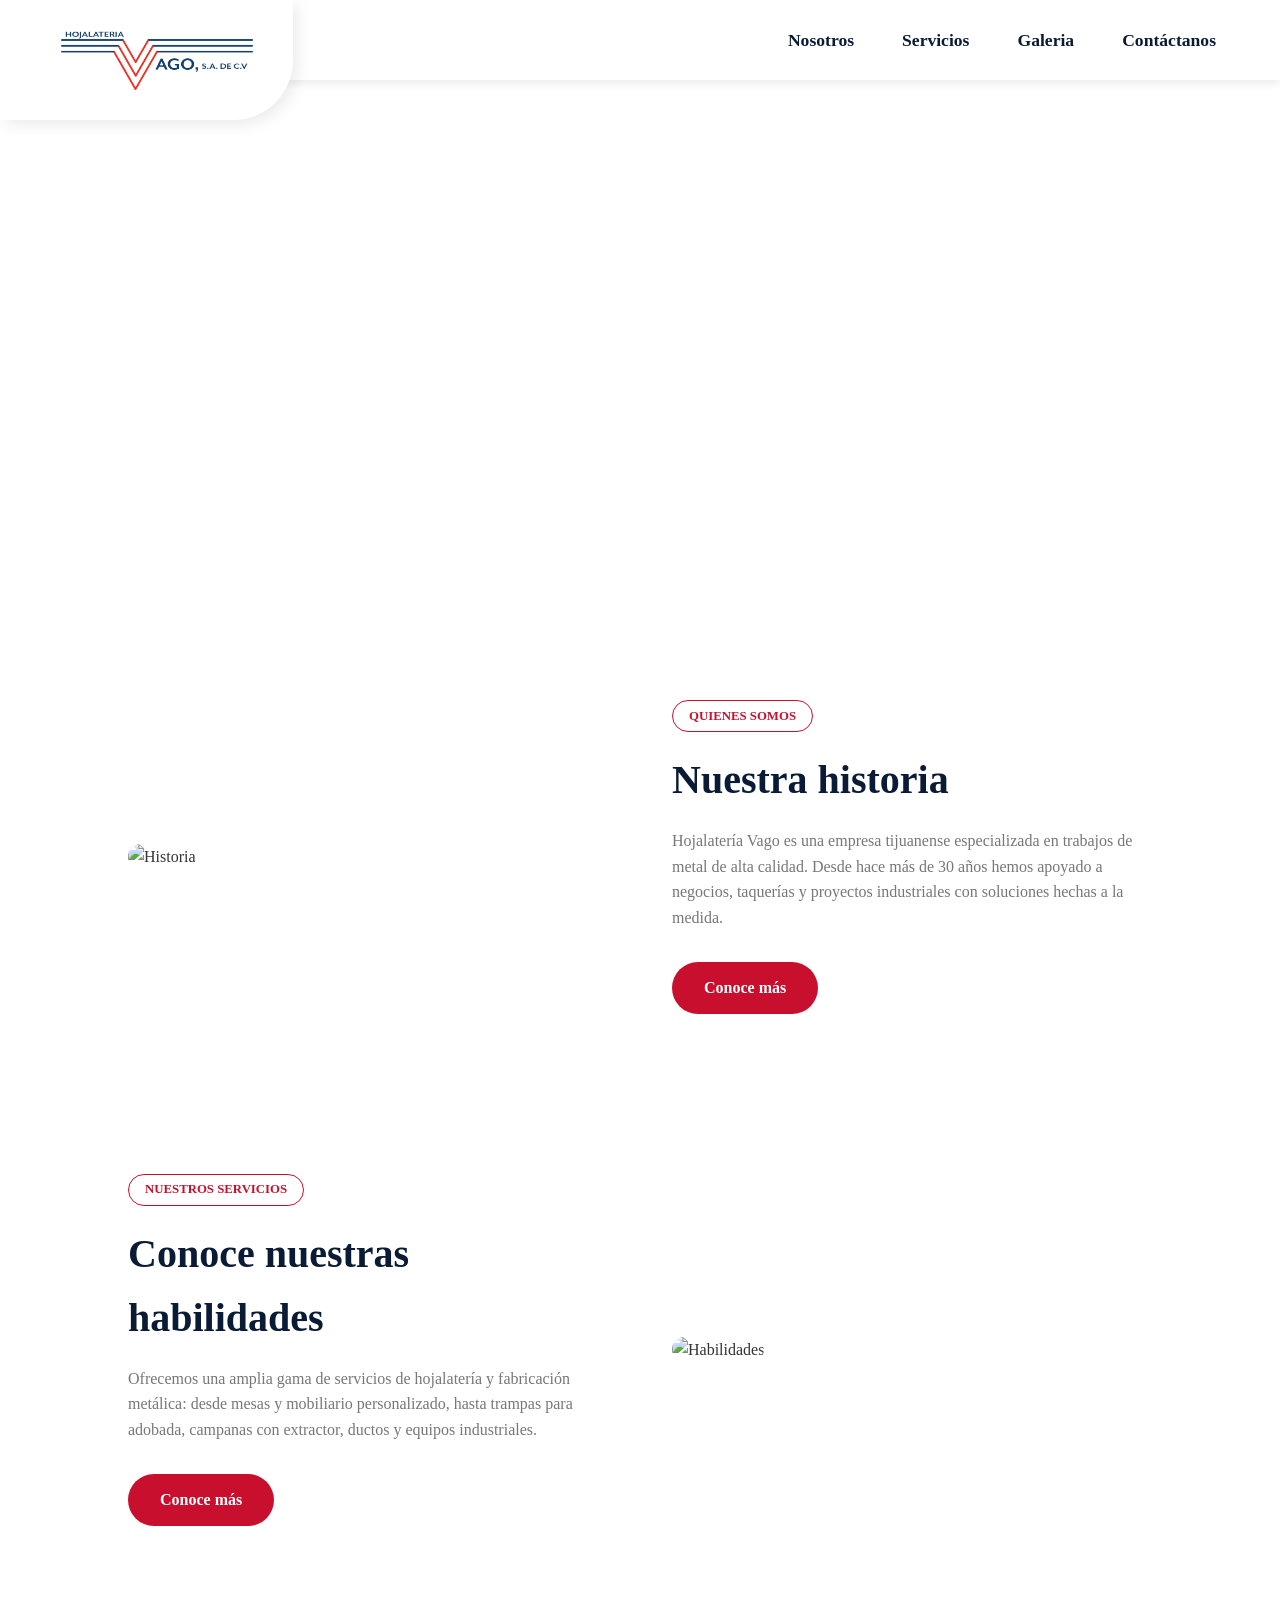
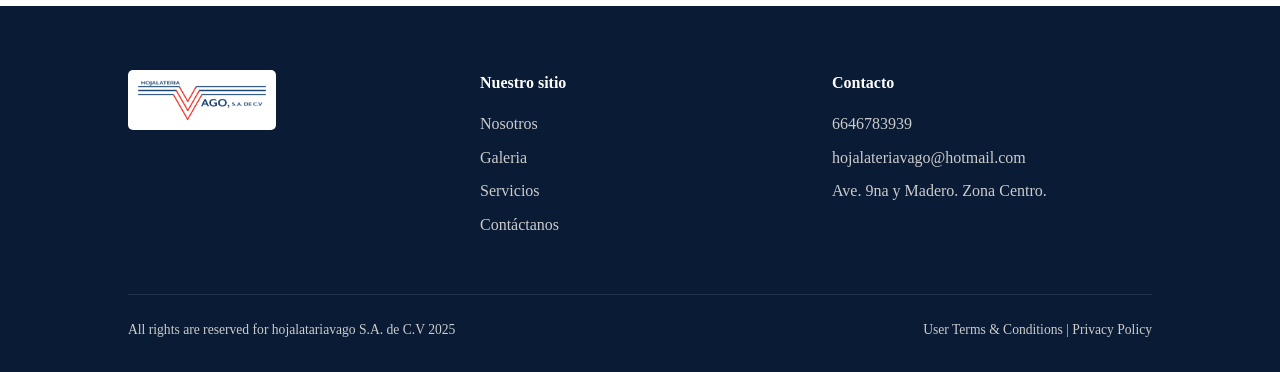
==== index.html @ 35e2672c "feat: adding html struture, styles, and script" ====
<!DOCTYPE html>
<html lang="es">
<head>
    <meta charset="UTF-8">
    <meta name="viewport" content="width=device-width, initial-scale=1.0">
    <title>Hojalateria Vago | Inicio</title>
    <link rel="stylesheet" href="style.css">
</head>
<body>

    <nav class="navbar">
        <div class="logo">
            <img src="./assets/png/LogoPNG (1).png" alt="Hojalateria Vago Logo">
        </div>
        <ul class="nav-links">
            <li><a href="index.html">Nosotros</a></li>
            <li><a href="servicios.html">Servicios</a></li>
            <li><a href="galeria.html">Galeria</a></li>
            <li><a href="contactanos.html">Contáctanos</a></li>
        </ul>
    </nav>

    <header class="hero">
        <img src="./assets/images/VAGO-12.jpg" alt="Hojalateria Fachada">
    </header>

    <section class="split-section">
        <div class="split-image">
            <img src="./assets/images/VAGO-06.jpg" alt="Historia">
        </div>
        <div class="split-content">
            <span class="badge">Quienes Somos</span>
            <h2>Nuestra historia</h2>
            <p>Hojalatería Vago es una empresa tijuanense especializada en trabajos de metal de alta calidad. Desde hace más de 30 años hemos apoyado a negocios, taquerías y proyectos industriales con soluciones hechas a la medida.</p>
            <a href="#" class="btn btn-red">Conoce más</a>
        </div>
    </section>

    <section class="split-section reverse">
        <div class="split-image">
            <img src="./assets/images/VAGO-29.jpg" alt="Habilidades">
        </div>
        <div class="split-content">
            <span class="badge">Nuestros Servicios</span>
            <h2>Conoce nuestras habilidades</h2>
            <p>Ofrecemos una amplia gama de servicios de hojalatería y fabricación metálica: desde mesas y mobiliario personalizado, hasta trampas para adobada, campanas con extractor, ductos y equipos industriales.</p>
            <a href="servicios.html" class="btn btn-red">Conoce más</a>
        </div>
    </section>

    <footer>
        <div class="footer-container">
            <div class="footer-logo">
                <img src="./assets/png/LogoPNG (1).png" alt="Logo">
            </div>
            <div class="footer-links">
                <h4>Nuestro sitio</h4>
                <ul>
                    <li><a href="#">Nosotros</a></li>
                    <li><a href="#">Galeria</a></li>
                    <li><a href="#">Servicios</a></li>
                    <li><a href="#">Contáctanos</a></li>
                </ul>
            </div>
            <div class="footer-contact">
                <h4>Contacto</h4>
                <p>6646783939</p>
                <p>hojalateriavago@hotmail.com</p>
                <p>Ave. 9na y Madero. Zona Centro.</p>
            </div>
        </div>
        <div class="footer-bottom">
            <p>All rights are reserved for hojalatariavago S.A. de C.V 2025</p>
            <p><a href="#" style="color:#ccc; text-decoration:none;">User Terms & Conditions</a> | <a href="#" style="color:#ccc; text-decoration:none;">Privacy Policy</a></p>
        </div>
    </footer>

</body>
</html>
---- style.css ----
:root {
    --primary-blue: #0A1B35;
    --accent-red: #C8102E;
    --text-dark: #333333;
    --text-light: #777777;
    --bg-light: #F8F9FA;
    --white: #FFFFFF;
}

@font-face {
  font-family: 'Be Vietnam';
  src: url('./assets/fonts/Be_Vietnam_Pro/BeVietnamPro-Regular.ttf') format('ttf');
  font-weight: normal;
  font-style: normal;
  font-display: swap;
}

* {
    margin: 0;
    padding: 0;
    box-sizing: border-box;
    font-family: 'Be Vietnam';
}

body {
    color: var(--text-dark);
    line-height: 1.6;
}

/* --- Navigation --- */
.navbar {
    display: flex;
    justify-content: space-between;
    align-items: center;
    padding: 0 5% 0 0;
    background-color: var(--white);
    box-shadow: 0 2px 10px rgba(0,0,0,0.1);
    position: fixed;
    top: 0;
    left: 0;
    width: 100%;
    z-index: 9999;
    height: 80px;
}

/* This creates the overlapping tab effect for the logo */
.logo {
    background-color: var(--white);
    height: 120px;
    padding: 20px 40px 20px 5%;
    border-radius: 0 0 60px 0;
    box-shadow: 5px 5px 15px rgba(0,0,0,0.08);
    display: flex;
    align-items: center;
    align-self: flex-start;
}

.logo img {
    height: 60px;
    object-fit: contain;
}

.nav-links {
    list-style: none;
    display: flex;
    gap: 3rem;
}

.nav-links a {
    text-decoration: none;
    color: var(--primary-blue);
    font-weight: 600;
    font-size: 1.1rem;
    transition: color 0.3s;
}

.nav-links a:hover {
    color: var(--accent-red);
}

/* Push the body content down so it doesn't hide behind the fixed navbar */
body {
    padding-top: 80px;
}

/* --- Buttons & Badges --- */
.btn {
    display: inline-block;
    padding: 0.8rem 2rem;
    border-radius: 50px;
    text-decoration: none;
    font-weight: bold;
    border: none;
    cursor: pointer;
    transition: background 0.3s, transform 0.2s;
}

.btn-red {
    background-color: var(--accent-red);
    color: var(--white);
}

.btn-red:hover {
    background-color: #a00d24;
}

.btn-blue {
    background-color: var(--primary-blue);
    color: var(--white);
}

.badge {
    display: inline-block;
    padding: 0.3rem 1rem;
    border: 1px solid var(--accent-red);
    color: var(--accent-red);
    border-radius: 50px;
    font-size: 0.8rem;
    font-weight: bold;
    text-transform: uppercase;
    margin-bottom: 1rem;
}

/* --- Section Layouts --- */
.hero img {
    width: 100%;
    height: 60vh;
    object-fit: cover;
    display: block;
}

.split-section {
    display: flex;
    align-items: center;
    gap: 4rem;
    padding: 5rem 10%;
}

.split-section.reverse {
    flex-direction: row-reverse;
}

.split-content {
    flex: 1;
}

.split-content h2 {
    font-size: 2.5rem;
    color: var(--primary-blue);
    margin-bottom: 1rem;
}

.split-content p {
    color: var(--text-light);
    margin-bottom: 2rem;
}

.split-image {
    flex: 1;
}

.split-image img {
    width: 100%;
    border-radius: 15px;
    object-fit: cover;
}

/* --- Footer --- */
footer {
    background-color: var(--primary-blue);
    color: var(--white);
    padding: 4rem 10% 2rem;
}

.footer-container {
    display: grid;
    grid-template-columns: 1fr 1fr 1fr;
    gap: 2rem;
    margin-bottom: 3rem;
}

.footer-logo img {
    height: 60px;
    background: white;
    padding: 10px;
    border-radius: 5px;
}

.footer-links h4, .footer-contact h4 {
    margin-bottom: 1rem;
}

.footer-links ul {
    list-style: none;
}

.footer-links a {
    color: #ccc;
    text-decoration: none;
    display: block;
    margin-bottom: 0.5rem;
}

.footer-contact p {
    color: #ccc;
    margin-bottom: 0.5rem;
}

.footer-bottom {
    border-top: 1px solid rgba(255,255,255,0.1);
    padding-top: 1.5rem;
    display: flex;
    justify-content: space-between;
    font-size: 0.85rem;
    color: #ccc;
}

/* --- Nosotros: Stats & Values --- */
.stats-container {
    display: flex;
    flex-direction: column;
    gap: 2rem;
}

.stat-item {
    border-bottom: 2px solid var(--primary-blue);
    padding-bottom: 1rem;
    display: flex;
    align-items: baseline;
    gap: 1rem;
}

.stat-number {
    font-size: 3.5rem;
    font-weight: bold;
    color: var(--primary-blue);
    line-height: 1;
}

.stat-text {
    color: var(--text-light);
    font-size: 1rem;
}

.values-section {
    padding: 5rem 10%;
    text-align: center;
}

.values-grid {
    display: grid;
    grid-template-columns: repeat(auto-fit, minmax(250px, 1fr));
    gap: 2rem;
    margin-top: 3rem;
}

.value-card {
    background-color: var(--primary-blue);
    color: var(--white);
    padding: 3rem 2rem;
    border-radius: 15px;
    text-align: center;
}

.value-card h3 {
    margin: 1rem 0;
}

.value-card p {
    font-size: 0.9rem;
    color: #e0e0e0;
}

/* --- Contáctanos: Form & Info --- */
.contact-layout {
    display: flex;
    gap: 4rem;
    padding: 5rem 10%;
    align-items: flex-start;
}

.contact-info {
    flex: 1;
}

.contact-info h1 {
    font-size: 2.5rem;
    color: var(--primary-blue);
    margin-bottom: 1.5rem;
}

.contact-details-grid {
    display: grid;
    grid-template-columns: 1fr 1fr;
    gap: 2rem;
    margin-top: 2rem;
}

.contact-details-grid h4 {
    color: var(--primary-blue);
    margin-bottom: 0.5rem;
}

.contact-form-card {
    flex: 1;
    background-color: #F0F4F8;
    padding: 3rem;
    border-radius: 15px;
}

.contact-form-card h3 {
    color: var(--primary-blue);
    margin-bottom: 1rem;
}

.form-group {
    margin-bottom: 1.5rem;
}

.form-row {
    display: flex;
    gap: 1rem;
}

.form-row .form-group {
    flex: 1;
}

.form-control {
    width: 100%;
    padding: 0.8rem;
    border: 1px solid #ccc;
    border-radius: 5px;
    font-family: inherit;
}

textarea.form-control {
    resize: vertical;
    min-height: 120px;
}

/* --- Contáctanos: Team & Testimonial --- */
.team-testimonial-section {
    padding: 0 10% 5rem;
    display: grid;
    grid-template-columns: 1fr 1fr 2fr;
    gap: 2rem;
}

.team-card {
    text-align: center;
}

.team-card img {
    width: 100%;
    height: 250px;
    object-fit: cover;
    border-radius: 15px;
    margin-bottom: 1rem;
}

.team-card h4 {
    color: var(--primary-blue);
    font-size: 1.2rem;
}

.testimonial-card {
    background-color: var(--white);
    border: 1px solid #eee;
    padding: 3rem;
    border-radius: 15px;
    box-shadow: 0 5px 15px rgba(0,0,0,0.05);
    text-align: center;
    display: flex;
    flex-direction: column;
    justify-content: center;
}

/* --- Contáctanos: Map --- */
.map-section {
    padding: 0 10% 5rem;
}

.map-image {
    width: 100%;
    height: 400px;
    object-fit: cover;
    border-radius: 15px;
    margin-top: 2rem;
}

/* --- Servicios: Layout & Cards --- */
.services-header {
    text-align: center;
    padding: 4rem 10% 2rem;
    max-width: 900px;
    margin: 0 auto;
}

.services-header p {
    color: var(--text-light);
    margin-top: 1rem;
}

.services-container {
    padding: 0 10% 5rem;
    display: flex;
    flex-direction: column;
    gap: 2rem;
}

.service-row {
    display: grid;
    grid-template-columns: 1fr 2fr;
    gap: 1.5rem;
}

.service-row.reverse {
    grid-template-columns: 2fr 1fr;
}

.service-blue-card {
    background-color: var(--primary-blue);
    color: var(--white);
    padding: 3rem 2rem;
    border-radius: 15px;
    display: flex;
    flex-direction: column;
    align-items: center;
    justify-content: center;
    text-align: center;
}

.service-blue-card h3 {
    margin: 1rem 0;
    font-size: 1.5rem;
}

.service-blue-card p {
    font-size: 0.9rem;
    color: #e0e0e0;
}

.service-img {
    width: 100%;
    height: 100%;
    min-height: 300px;
    object-fit: cover;
    border-radius: 15px;
}

/* --- CTA Banner --- */
.cta-banner {
    background-color: var(--accent-red);
    color: var(--white);
    text-align: center;
    padding: 4rem 10%;
}

.cta-banner h2 {
    font-size: 2.5rem;
    margin-bottom: 1.5rem;
}

.cta-banner .btn {
    background-color: #e24b61;
    color: var(--white);
}

.cta-banner .btn:hover {
    background-color: var(--white);
    color: var(--accent-red);
}

/* --- Legal Pages (Privacidad & Términos) --- */
.legal-container {
    max-width: 900px;
    margin: 0 auto;
    padding: 4rem 10% 6rem;
    text-align: center;
}

.legal-container h1 {
    color: var(--primary-blue);
    font-size: 2.5rem;
    margin-bottom: 2rem;
}

.legal-container p {
    color: var(--text-light);
    margin-bottom: 1.5rem;
    font-size: 0.95rem;
}

.legal-section {
    margin: 3rem 0;
}

.legal-section h4 {
    color: var(--primary-blue);
    margin-bottom: 1rem;
    font-size: 1.1rem;
    text-transform: uppercase;
}

/* Custom Chevron Divider */
.custom-divider {
    display: flex;
    align-items: center;
    justify-content: center;
    margin: 3rem 0;
}

.custom-divider::before,
.custom-divider::after {
    content: "";
    height: 2px;
    background-color: var(--primary-blue);
    width: 30%;
}

.custom-divider .chevron {
    margin: 0 15px;
    width: 30px;
    height: 30px;
    border-bottom: 3px solid var(--accent-red);
    border-right: 3px solid var(--accent-red);
    transform: rotate(45deg);
    position: relative;
    top: -5px;
}
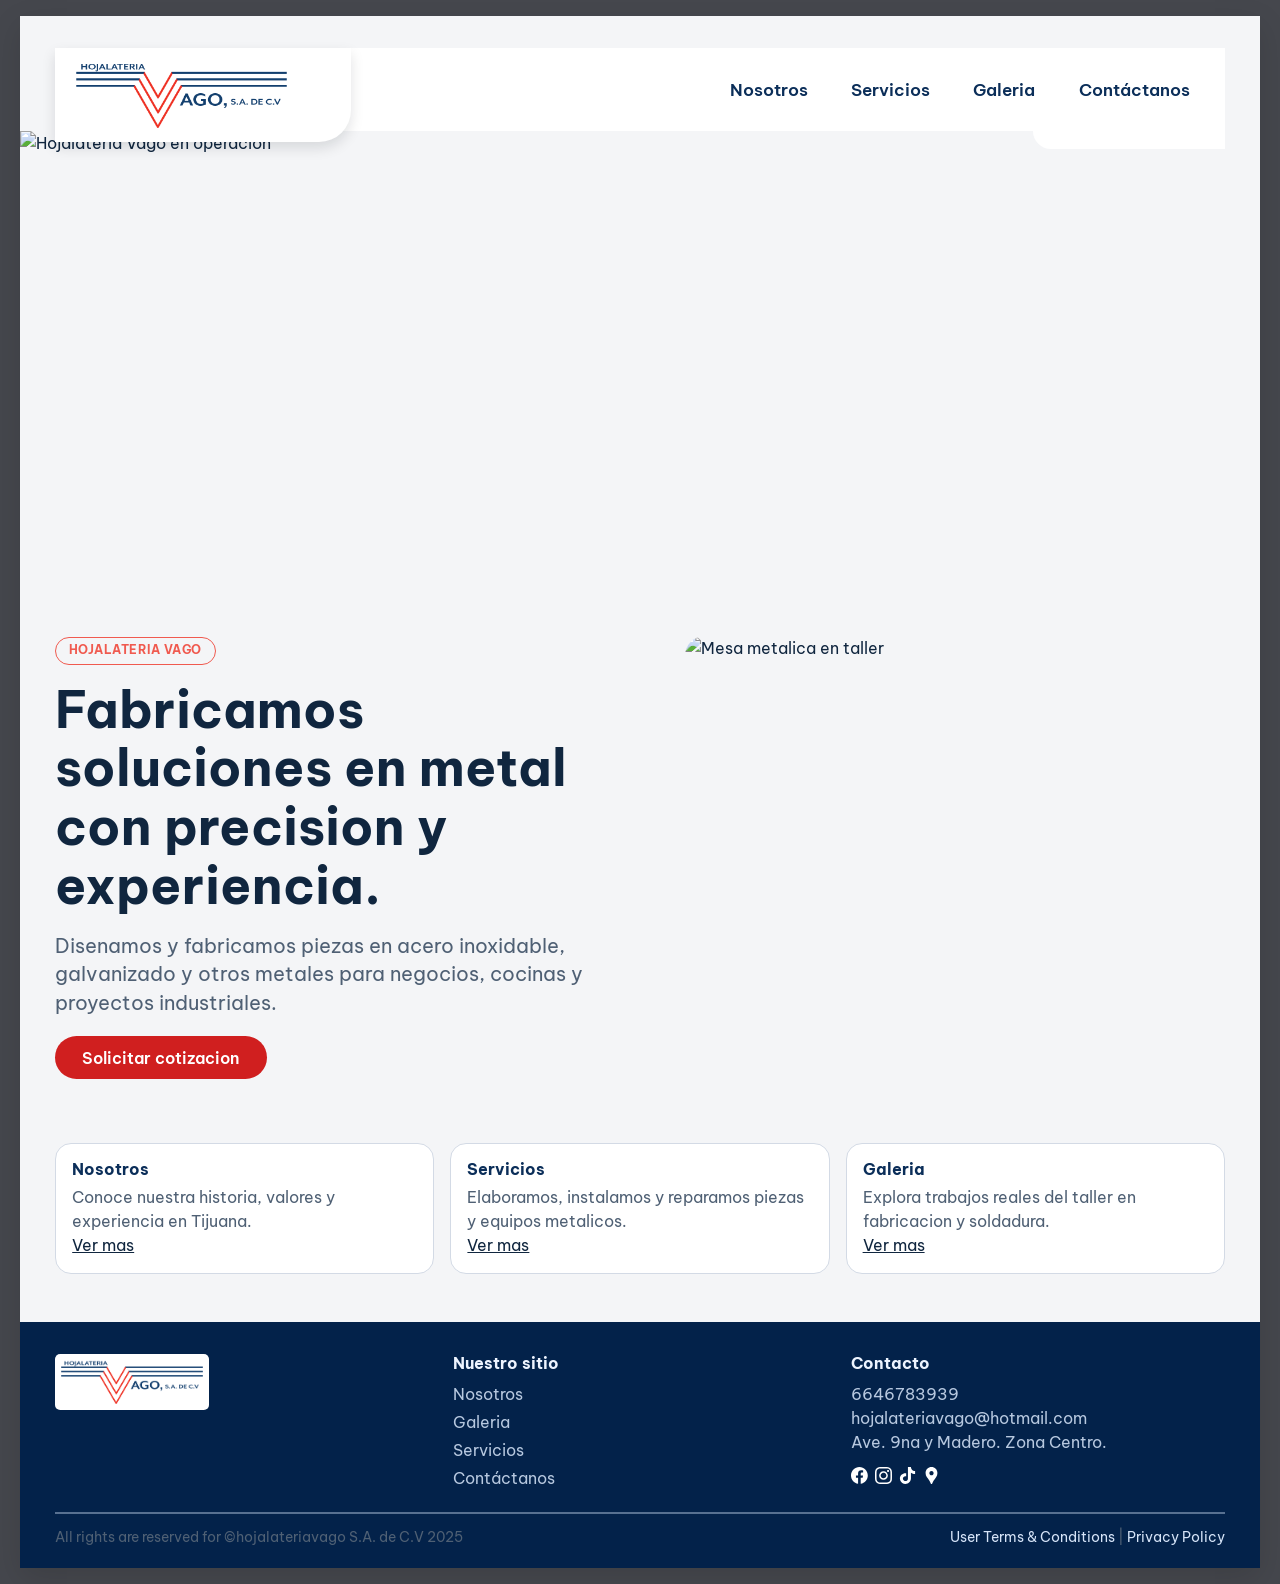
==== commit 2bdfe257: "feat: layout and styles changes" ====
--- a/index.html
+++ b/index.html
@@ -7,73 +7,88 @@
     <link rel="stylesheet" href="style.css">
 </head>
 <body>
+    <div class="site-shell">
+        <nav class="navbar">
+            <a class="logo" href="index.html">
+                <img src="./assets/png/LogoPNG (1).png" alt="Hojalateria Vago Logo">
+            </a>
+            <ul class="nav-links">
+                <li><a href="nosotros.html">Nosotros</a></li>
+                <li><a href="servicios.html">Servicios</a></li>
+                <li><a href="galeria.html">Galeria</a></li>
+                <li><a href="contactanos.html">Contáctanos</a></li>
+            </ul>
+        </nav>
 
-    <nav class="navbar">
-        <div class="logo">
-            <img src="./assets/png/LogoPNG (1).png" alt="Hojalateria Vago Logo">
-        </div>
-        <ul class="nav-links">
-            <li><a href="index.html">Nosotros</a></li>
-            <li><a href="servicios.html">Servicios</a></li>
-            <li><a href="galeria.html">Galeria</a></li>
-            <li><a href="contactanos.html">Contáctanos</a></li>
-        </ul>
-    </nav>
+        <header class="hero">
+            <img src="./assets/images/VAGO-12.jpg" alt="Hojalateria Vago en operacion">
+        </header>
 
-    <header class="hero">
-        <img src="./assets/images/VAGO-12.jpg" alt="Hojalateria Fachada">
-    </header>
+        <main class="page-content">
+            <section class="intro-grid">
+                <div class="intro-text">
+                    <span class="badge">Hojalateria Vago</span>
+                    <h1>Fabricamos soluciones en metal con precision y experiencia.</h1>
+                    <p>Disenamos y fabricamos piezas en acero inoxidable, galvanizado y otros metales para negocios, cocinas y proyectos industriales.</p>
+                    <a href="contactanos.html" class="btn btn-red">Solicitar cotizacion</a>
+                </div>
+                <div>
+                    <img class="service-img" src="./assets/images/VAGO-35.jpg" alt="Mesa metalica en taller">
+                </div>
+            </section>
 
-    <section class="split-section">
-        <div class="split-image">
-            <img src="./assets/images/VAGO-06.jpg" alt="Historia">
-        </div>
-        <div class="split-content">
-            <span class="badge">Quienes Somos</span>
-            <h2>Nuestra historia</h2>
-            <p>Hojalatería Vago es una empresa tijuanense especializada en trabajos de metal de alta calidad. Desde hace más de 30 años hemos apoyado a negocios, taquerías y proyectos industriales con soluciones hechas a la medida.</p>
-            <a href="#" class="btn btn-red">Conoce más</a>
-        </div>
-    </section>
+            <section class="quick-links">
+                <article class="quick-link-card">
+                    <h4>Nosotros</h4>
+                    <p>Conoce nuestra historia, valores y experiencia en Tijuana.</p>
+                    <a href="nosotros.html">Ver mas</a>
+                </article>
+                <article class="quick-link-card">
+                    <h4>Servicios</h4>
+                    <p>Elaboramos, instalamos y reparamos piezas y equipos metalicos.</p>
+                    <a href="servicios.html">Ver mas</a>
+                </article>
+                <article class="quick-link-card">
+                    <h4>Galeria</h4>
+                    <p>Explora trabajos reales del taller en fabricacion y soldadura.</p>
+                    <a href="galeria.html">Ver mas</a>
+                </article>
+            </section>
+        </main>
 
-    <section class="split-section reverse">
-        <div class="split-image">
-            <img src="./assets/images/VAGO-29.jpg" alt="Habilidades">
-        </div>
-        <div class="split-content">
-            <span class="badge">Nuestros Servicios</span>
-            <h2>Conoce nuestras habilidades</h2>
-            <p>Ofrecemos una amplia gama de servicios de hojalatería y fabricación metálica: desde mesas y mobiliario personalizado, hasta trampas para adobada, campanas con extractor, ductos y equipos industriales.</p>
-            <a href="servicios.html" class="btn btn-red">Conoce más</a>
-        </div>
-    </section>
-
-    <footer>
-        <div class="footer-container">
-            <div class="footer-logo">
-                <img src="./assets/png/LogoPNG (1).png" alt="Logo">
+        <footer class="site-footer">
+            <div class="footer-top">
+                <div class="footer-brand">
+                    <img src="./assets/png/LogoPNG (1).png" alt="Logo Vago">
+                </div>
+                <div class="footer-col">
+                    <h4>Nuestro sitio</h4>
+                    <ul>
+                        <li><a href="nosotros.html">Nosotros</a></li>
+                        <li><a href="galeria.html">Galeria</a></li>
+                        <li><a href="servicios.html">Servicios</a></li>
+                        <li><a href="contactanos.html">Contáctanos</a></li>
+                    </ul>
+                </div>
+                <div class="footer-col">
+                    <h4>Contacto</h4>
+                    <p>6646783939</p>
+                    <p>hojalateriavago@hotmail.com</p>
+                    <p>Ave. 9na y Madero. Zona Centro.</p>
+                    <div class="footer-social">
+                        <a href="#" aria-label="Facebook"><img src="./assets/svg/Facebook.svg" alt="Facebook"></a>
+                        <a href="#" aria-label="Instagram"><img src="./assets/svg/Instagram.svg" alt="Instagram"></a>
+                        <a href="#" aria-label="TikTok"><img src="./assets/svg/Tik Tok.svg" alt="TikTok"></a>
+                        <a href="#" aria-label="Ubicacion"><img src="./assets/svg/GoogleMaps.svg" alt="Ubicacion"></a>
+                    </div>
+                </div>
             </div>
-            <div class="footer-links">
-                <h4>Nuestro sitio</h4>
-                <ul>
-                    <li><a href="#">Nosotros</a></li>
-                    <li><a href="#">Galeria</a></li>
-                    <li><a href="#">Servicios</a></li>
-                    <li><a href="#">Contáctanos</a></li>
-                </ul>
+            <div class="footer-divider"></div>
+            <div class="footer-bottom">
+                <p>All rights are reserved for ©hojalateriavago S.A. de C.V 2025</p>
+                <p><a href="terminos.html">User Terms & Conditions</a> | <a href="privacidad.html">Privacy Policy</a></p>
             </div>
-            <div class="footer-contact">
-                <h4>Contacto</h4>
-                <p>6646783939</p>
-                <p>hojalateriavago@hotmail.com</p>
-                <p>Ave. 9na y Madero. Zona Centro.</p>
-            </div>
-        </div>
-        <div class="footer-bottom">
-            <p>All rights are reserved for hojalatariavago S.A. de C.V 2025</p>
-            <p><a href="#" style="color:#ccc; text-decoration:none;">User Terms & Conditions</a> | <a href="#" style="color:#ccc; text-decoration:none;">Privacy Policy</a></p>
-        </div>
-    </footer>
-
+        </footer>
+    </div>
 </body>
-</html>+</html>
--- a/style.css
+++ b/style.css
@@ -1,531 +1,900 @@
+@font-face {
+    font-family: "Be Vietnam Pro";
+    src: url("./assets/fonts/Be_Vietnam_Pro/BeVietnamPro-Light.ttf") format("truetype");
+    font-weight: 300;
+    font-style: normal;
+    font-display: swap;
+}
+
+@font-face {
+    font-family: "Be Vietnam Pro";
+    src: url("./assets/fonts/Be_Vietnam_Pro/BeVietnamPro-Regular.ttf") format("truetype");
+    font-weight: 400;
+    font-style: normal;
+    font-display: swap;
+}
+
+@font-face {
+    font-family: "Be Vietnam Pro";
+    src: url("./assets/fonts/Be_Vietnam_Pro/BeVietnamPro-Medium.ttf") format("truetype");
+    font-weight: 500;
+    font-style: normal;
+    font-display: swap;
+}
+
+@font-face {
+    font-family: "Be Vietnam Pro";
+    src: url("./assets/fonts/Be_Vietnam_Pro/BeVietnamPro-SemiBold.ttf") format("truetype");
+    font-weight: 600;
+    font-style: normal;
+    font-display: swap;
+}
+
+@font-face {
+    font-family: "Be Vietnam Pro";
+    src: url("./assets/fonts/Be_Vietnam_Pro/BeVietnamPro-Bold.ttf") format("truetype");
+    font-weight: 700;
+    font-style: normal;
+    font-display: swap;
+}
+
+@font-face {
+    font-family: "Be Vietnam Pro";
+    src: url("./assets/fonts/Be_Vietnam_Pro/BeVietnamPro-ExtraBold.ttf") format("truetype");
+    font-weight: 800;
+    font-style: normal;
+    font-display: swap;
+}
+
 :root {
-    --primary-blue: #0A1B35;
-    --accent-red: #C8102E;
-    --text-dark: #333333;
-    --text-light: #777777;
-    --bg-light: #F8F9FA;
-    --white: #FFFFFF;
-}
-
-@font-face {
-  font-family: 'Be Vietnam';
-  src: url('./assets/fonts/Be_Vietnam_Pro/BeVietnamPro-Regular.ttf') format('ttf');
-  font-weight: normal;
-  font-style: normal;
-  font-display: swap;
+    --primary-blue: #0b2e59;
+    --primary-blue-strong: #03224a;
+    --accent-red: #d01f1f;
+    --surface: #f4f5f7;
+    --surface-soft: #eef2f7;
+    --text-dark: #10263f;
+    --text-muted: #4f6074;
+    --white: #ffffff;
+    --line: #d3dae5;
 }
 
 * {
     margin: 0;
     padding: 0;
     box-sizing: border-box;
-    font-family: 'Be Vietnam';
 }
 
 body {
+    font-family: "Be Vietnam Pro", sans-serif;
     color: var(--text-dark);
-    line-height: 1.6;
-}
-
-/* --- Navigation --- */
+    background: #45474d;
+    line-height: 1.5;
+    padding: 1rem;
+}
+
+.site-shell {
+    max-width: 1240px;
+    margin: 0 auto;
+    background: var(--surface);
+    overflow: hidden;
+    box-shadow: 0 10px 30px rgba(0, 0, 0, 0.12);
+}
+
+.page-content {
+    padding: 0 2.2rem 3rem;
+}
+
+h1,
+h2,
+h3,
+h4 {
+    color: var(--text-dark);
+    line-height: 1.15;
+}
+
+h1 {
+    font-size: clamp(2rem, 4vw, 3.2rem);
+    margin-bottom: 1rem;
+}
+
+h2 {
+    font-size: clamp(2rem, 3.3vw, 3rem);
+    margin-bottom: 1rem;
+}
+
+h3 {
+    font-size: clamp(1.2rem, 2vw, 1.8rem);
+}
+
+p {
+    color: var(--text-muted);
+}
+
+a {
+    color: inherit;
+}
+
 .navbar {
-    display: flex;
-    justify-content: space-between;
-    align-items: center;
-    padding: 0 5% 0 0;
-    background-color: var(--white);
-    box-shadow: 0 2px 10px rgba(0,0,0,0.1);
-    position: fixed;
-    top: 0;
-    left: 0;
-    width: 100%;
-    z-index: 9999;
-    height: 80px;
-}
-
-/* This creates the overlapping tab effect for the logo */
-.logo {
-    background-color: var(--white);
-    height: 120px;
-    padding: 20px 40px 20px 5%;
-    border-radius: 0 0 60px 0;
-    box-shadow: 5px 5px 15px rgba(0,0,0,0.08);
+    position: relative;
+    margin: 2rem 2.2rem 0;
+    min-height: 5.2rem;
+    background: var(--white);
     display: flex;
     align-items: center;
-    align-self: flex-start;
+    justify-content: flex-end;
+    padding: 0 2.2rem 0 13rem;
+    z-index: 20;
+}
+
+.navbar::after {
+    content: "";
+    position: absolute;
+    right: 0;
+    bottom: -1.1rem;
+    width: 12rem;
+    height: 1.1rem;
+    background: var(--white);
+    border-bottom-left-radius: 1.3rem;
+}
+
+.logo {
+    position: absolute;
+    left: 0;
+    top: 0;
+    height: 5.9rem;
+    min-width: 18.5rem;
+    padding: 0 1.3rem;
+    background: var(--white);
+    border-bottom-right-radius: 2rem;
+    display: flex;
+    align-items: center;
+    box-shadow: 0 6px 14px rgba(12, 18, 26, 0.12);
 }
 
 .logo img {
-    height: 60px;
-    object-fit: contain;
+    width: 100%;
+    max-width: 13.2rem;
+    height: auto;
 }
 
 .nav-links {
     list-style: none;
     display: flex;
-    gap: 3rem;
+    align-items: center;
+    gap: 2.7rem;
 }
 
 .nav-links a {
     text-decoration: none;
     color: var(--primary-blue);
     font-weight: 600;
-    font-size: 1.1rem;
-    transition: color 0.3s;
-}
-
-.nav-links a:hover {
+    font-size: 1.05rem;
+    transition: color 0.2s ease;
+}
+
+.nav-links a:hover,
+.nav-links a.active {
     color: var(--accent-red);
 }
 
-/* Push the body content down so it doesn't hide behind the fixed navbar */
-body {
-    padding-top: 80px;
-}
-
-/* --- Buttons & Badges --- */
-.btn {
-    display: inline-block;
-    padding: 0.8rem 2rem;
-    border-radius: 50px;
-    text-decoration: none;
-    font-weight: bold;
-    border: none;
-    cursor: pointer;
-    transition: background 0.3s, transform 0.2s;
-}
-
-.btn-red {
-    background-color: var(--accent-red);
-    color: var(--white);
-}
-
-.btn-red:hover {
-    background-color: #a00d24;
-}
-
-.btn-blue {
-    background-color: var(--primary-blue);
-    color: var(--white);
+.hero img {
+    width: 100%;
+    height: clamp(260px, 45vw, 470px);
+    object-fit: cover;
+    display: block;
 }
 
 .badge {
     display: inline-block;
-    padding: 0.3rem 1rem;
-    border: 1px solid var(--accent-red);
-    color: var(--accent-red);
-    border-radius: 50px;
-    font-size: 0.8rem;
-    font-weight: bold;
+    font-size: 0.78rem;
     text-transform: uppercase;
+    letter-spacing: 0.04em;
+    font-weight: 700;
+    border: 1px solid #f05a4f;
+    color: #f05a4f;
+    border-radius: 999px;
+    padding: 0.22rem 0.8rem;
     margin-bottom: 1rem;
 }
 
-/* --- Section Layouts --- */
-.hero img {
-    width: 100%;
-    height: 60vh;
-    object-fit: cover;
-    display: block;
+.btn {
+    display: inline-flex;
+    align-items: center;
+    justify-content: center;
+    min-height: 2.7rem;
+    border-radius: 999px;
+    border: 0;
+    text-decoration: none;
+    padding: 0.5rem 1.7rem;
+    font-weight: 600;
+    cursor: pointer;
+    transition: transform 0.2s ease, background-color 0.2s ease;
+}
+
+.btn:hover {
+    transform: translateY(-1px);
+}
+
+.btn-red {
+    background: var(--accent-red);
+    color: var(--white);
+}
+
+.btn-red:hover {
+    background: #af1717;
+}
+
+.btn-blue {
+    background: var(--primary-blue);
+    color: var(--white);
+}
+
+.intro-grid {
+    display: grid;
+    grid-template-columns: 1.1fr 1fr;
+    gap: 2.2rem;
+    padding: 2.2rem 0;
+}
+
+.intro-text p {
+    font-size: 1.22rem;
+    line-height: 1.45;
+    max-width: 43rem;
+    margin-bottom: 1.2rem;
+}
+
+.quick-links {
+    display: grid;
+    grid-template-columns: repeat(3, minmax(0, 1fr));
+    gap: 1rem;
+    margin-top: 1.8rem;
+}
+
+.quick-link-card {
+    background: var(--white);
+    border-radius: 1rem;
+    border: 1px solid var(--line);
+    padding: 1rem;
+}
+
+.quick-link-card h4 {
+    color: var(--primary-blue);
+    margin-bottom: 0.4rem;
 }
 
 .split-section {
-    display: flex;
-    align-items: center;
-    gap: 4rem;
-    padding: 5rem 10%;
-}
-
-.split-section.reverse {
-    flex-direction: row-reverse;
-}
-
-.split-content {
-    flex: 1;
-}
-
-.split-content h2 {
-    font-size: 2.5rem;
-    color: var(--primary-blue);
-    margin-bottom: 1rem;
+    display: grid;
+    grid-template-columns: 1.15fr 1fr;
+    gap: 2.4rem;
+    padding: 2.2rem 0;
+    align-items: start;
 }
 
 .split-content p {
-    color: var(--text-light);
-    margin-bottom: 2rem;
-}
-
-.split-image {
-    flex: 1;
-}
-
-.split-image img {
-    width: 100%;
-    border-radius: 15px;
-    object-fit: cover;
-}
-
-/* --- Footer --- */
-footer {
-    background-color: var(--primary-blue);
-    color: var(--white);
-    padding: 4rem 10% 2rem;
-}
-
-.footer-container {
-    display: grid;
-    grid-template-columns: 1fr 1fr 1fr;
-    gap: 2rem;
-    margin-bottom: 3rem;
-}
-
-.footer-logo img {
-    height: 60px;
-    background: white;
-    padding: 10px;
-    border-radius: 5px;
-}
-
-.footer-links h4, .footer-contact h4 {
-    margin-bottom: 1rem;
-}
-
-.footer-links ul {
-    list-style: none;
-}
-
-.footer-links a {
-    color: #ccc;
-    text-decoration: none;
-    display: block;
-    margin-bottom: 0.5rem;
-}
-
-.footer-contact p {
-    color: #ccc;
-    margin-bottom: 0.5rem;
-}
-
-.footer-bottom {
-    border-top: 1px solid rgba(255,255,255,0.1);
-    padding-top: 1.5rem;
-    display: flex;
-    justify-content: space-between;
-    font-size: 0.85rem;
-    color: #ccc;
-}
-
-/* --- Nosotros: Stats & Values --- */
+    margin-bottom: 0.95rem;
+}
+
 .stats-container {
-    display: flex;
-    flex-direction: column;
-    gap: 2rem;
+    display: grid;
+    gap: 1.2rem;
 }
 
 .stat-item {
-    border-bottom: 2px solid var(--primary-blue);
-    padding-bottom: 1rem;
+    border-bottom: 2px solid #9eb3cf;
+    padding-bottom: 0.8rem;
     display: flex;
     align-items: baseline;
-    gap: 1rem;
+    gap: 0.9rem;
 }
 
 .stat-number {
-    font-size: 3.5rem;
-    font-weight: bold;
     color: var(--primary-blue);
+    font-weight: 700;
+    font-size: clamp(2.5rem, 4vw, 4rem);
     line-height: 1;
 }
 
 .stat-text {
-    color: var(--text-light);
-    font-size: 1rem;
+    color: var(--text-muted);
+    font-size: 1.4rem;
 }
 
 .values-section {
-    padding: 5rem 10%;
+    padding: 0.5rem 0 3rem;
+}
+
+.values-grid {
+    display: grid;
+    grid-template-columns: repeat(3, minmax(0, 1fr));
+    gap: 1.15rem;
+    margin-top: 1.2rem;
+}
+
+.value-card {
+    background: linear-gradient(145deg, #1f5fab, #0a3c78);
+    color: var(--white);
+    border-radius: 1.3rem;
     text-align: center;
-}
-
-.values-grid {
-    display: grid;
-    grid-template-columns: repeat(auto-fit, minmax(250px, 1fr));
-    gap: 2rem;
-    margin-top: 3rem;
-}
-
-.value-card {
-    background-color: var(--primary-blue);
-    color: var(--white);
-    padding: 3rem 2rem;
-    border-radius: 15px;
-    text-align: center;
+    padding: 2rem 1.2rem;
+}
+
+.value-card img {
+    width: 2rem;
+    height: 2rem;
 }
 
 .value-card h3 {
-    margin: 1rem 0;
+    color: var(--white);
+    margin: 0.8rem 0 0.4rem;
 }
 
 .value-card p {
-    font-size: 0.9rem;
-    color: #e0e0e0;
-}
-
-/* --- Contáctanos: Form & Info --- */
-.contact-layout {
-    display: flex;
-    gap: 4rem;
-    padding: 5rem 10%;
-    align-items: flex-start;
-}
-
-.contact-info {
-    flex: 1;
-}
-
-.contact-info h1 {
-    font-size: 2.5rem;
-    color: var(--primary-blue);
-    margin-bottom: 1.5rem;
-}
-
-.contact-details-grid {
-    display: grid;
-    grid-template-columns: 1fr 1fr;
-    gap: 2rem;
-    margin-top: 2rem;
-}
-
-.contact-details-grid h4 {
-    color: var(--primary-blue);
-    margin-bottom: 0.5rem;
-}
-
-.contact-form-card {
-    flex: 1;
-    background-color: #F0F4F8;
-    padding: 3rem;
-    border-radius: 15px;
-}
-
-.contact-form-card h3 {
-    color: var(--primary-blue);
-    margin-bottom: 1rem;
-}
-
-.form-group {
-    margin-bottom: 1.5rem;
-}
-
-.form-row {
-    display: flex;
-    gap: 1rem;
-}
-
-.form-row .form-group {
-    flex: 1;
-}
-
-.form-control {
-    width: 100%;
-    padding: 0.8rem;
-    border: 1px solid #ccc;
-    border-radius: 5px;
-    font-family: inherit;
-}
-
-textarea.form-control {
-    resize: vertical;
-    min-height: 120px;
-}
-
-/* --- Contáctanos: Team & Testimonial --- */
-.team-testimonial-section {
-    padding: 0 10% 5rem;
-    display: grid;
-    grid-template-columns: 1fr 1fr 2fr;
-    gap: 2rem;
-}
-
-.team-card {
-    text-align: center;
-}
-
-.team-card img {
-    width: 100%;
-    height: 250px;
-    object-fit: cover;
-    border-radius: 15px;
-    margin-bottom: 1rem;
-}
-
-.team-card h4 {
-    color: var(--primary-blue);
-    font-size: 1.2rem;
-}
-
-.testimonial-card {
-    background-color: var(--white);
-    border: 1px solid #eee;
-    padding: 3rem;
-    border-radius: 15px;
-    box-shadow: 0 5px 15px rgba(0,0,0,0.05);
+    color: #d8e5f6;
+    font-size: 0.94rem;
+}
+
+.services-header {
+    padding: 2rem 0 1.7rem;
+    max-width: 62rem;
+}
+
+.services-header p {
+    font-size: 1.1rem;
+}
+
+.services-container {
+    display: grid;
+    gap: 0.95rem;
+    margin-bottom: 2.8rem;
+}
+
+.service-row {
+    display: grid;
+    grid-template-columns: 0.8fr 2fr;
+    gap: 0.95rem;
+}
+
+.service-row.reverse {
+    grid-template-columns: 2fr 0.8fr;
+}
+
+.service-blue-card {
+    background: #1f5fab;
+    color: var(--white);
+    border-radius: 1.25rem;
+    padding: 1.7rem 1.2rem;
     text-align: center;
     display: flex;
     flex-direction: column;
     justify-content: center;
 }
 
-/* --- Contáctanos: Map --- */
-.map-section {
-    padding: 0 10% 5rem;
-}
-
-.map-image {
+.service-blue-card img {
+    width: 2rem;
+    height: 2rem;
+    margin: 0 auto 0.7rem;
+}
+
+.service-blue-card h3 {
+    color: var(--white);
+    margin-bottom: 0.6rem;
+}
+
+.service-blue-card p {
+    color: #d8e5f6;
+}
+
+.service-img {
     width: 100%;
-    height: 400px;
+    min-height: 15.8rem;
+    border-radius: 1.25rem;
     object-fit: cover;
-    border-radius: 15px;
+    display: block;
+}
+
+.cta-banner {
+    background: var(--accent-red);
+    padding: 2rem 1rem;
+    text-align: center;
+    color: var(--white);
+    margin: 1.2rem -2.2rem 0;
+}
+
+.cta-banner h2 {
+    color: var(--white);
+    margin-bottom: 0.9rem;
+}
+
+.cta-banner .btn {
+    background: #ff6a47;
+    color: var(--white);
+}
+
+.contact-layout {
+    display: grid;
+    grid-template-columns: 1.25fr 0.95fr;
+    gap: 1.4rem;
+    padding: 2.2rem 0;
+}
+
+.contact-info p {
+    font-size: 1.3rem;
+    margin-bottom: 0.45rem;
+}
+
+.contact-details-grid {
     margin-top: 2rem;
-}
-
-/* --- Servicios: Layout & Cards --- */
-.services-header {
+    display: grid;
+    grid-template-columns: 1fr 1fr;
+    gap: 1.6rem 1.2rem;
+}
+
+.contact-details-grid h4 {
+    margin-bottom: 0.45rem;
+    font-size: 1.18rem;
+    color: #25374d;
+}
+
+.contact-details-grid p {
+    font-size: 1.03rem;
+}
+
+.social-links {
+    display: flex;
+    align-items: center;
+    gap: 0.45rem;
+    margin-top: 0.3rem;
+}
+
+.social-links img {
+    width: 1.2rem;
+    height: 1.2rem;
+}
+
+.contact-form-card {
+    background: #dce5ef;
+    border-radius: 1.5rem;
+    padding: 1.4rem;
+}
+
+.contact-form-card h3 {
+    color: #17304f;
+    font-size: 2.4rem;
+}
+
+.contact-form-card > p {
+    margin: 0.45rem 0 1.2rem;
+}
+
+.form-group {
+    margin-bottom: 0.72rem;
+}
+
+.form-row {
+    display: grid;
+    grid-template-columns: 1fr 1fr;
+    gap: 0.65rem;
+}
+
+.form-control {
+    width: 100%;
+    border: 0;
+    border-radius: 0.55rem;
+    background: #f7fafc;
+    padding: 0.72rem 0.8rem;
+    font-family: inherit;
+    color: var(--text-dark);
+}
+
+textarea.form-control {
+    resize: vertical;
+    min-height: 5.8rem;
+}
+
+.contact-submit {
+    display: flex;
+    justify-content: center;
+}
+
+.contact-submit .btn {
+    min-width: 7rem;
+    min-height: 2rem;
+    font-size: 0.94rem;
+}
+
+.team-testimonial-section {
+    display: grid;
+    grid-template-columns: 1fr 1fr 1.9fr;
+    gap: 1rem;
+    align-items: start;
+    padding-bottom: 2.2rem;
+}
+
+.team-card img {
+    width: 100%;
+    aspect-ratio: 4 / 5;
+    object-fit: cover;
+    border-radius: 1.35rem;
+    border: 2px solid #4776aa;
+}
+
+.team-card h4 {
+    margin-top: 0.55rem;
+    color: var(--text-dark);
+    font-size: 2rem;
+}
+
+.team-card p {
+    color: var(--text-dark);
+    font-weight: 600;
+    font-size: 1.55rem;
+}
+
+.testimonial-card {
+    background: #f7f7f9;
+    border: 2px solid #d5d5d7;
+    border-radius: 1.2rem;
+    padding: 1.6rem;
     text-align: center;
-    padding: 4rem 10% 2rem;
-    max-width: 900px;
-    margin: 0 auto;
-}
-
-.services-header p {
-    color: var(--text-light);
-    margin-top: 1rem;
-}
-
-.services-container {
-    padding: 0 10% 5rem;
-    display: flex;
-    flex-direction: column;
-    gap: 2rem;
-}
-
-.service-row {
-    display: grid;
-    grid-template-columns: 1fr 2fr;
-    gap: 1.5rem;
-}
-
-.service-row.reverse {
-    grid-template-columns: 2fr 1fr;
-}
-
-.service-blue-card {
-    background-color: var(--primary-blue);
-    color: var(--white);
-    padding: 3rem 2rem;
-    border-radius: 15px;
-    display: flex;
-    flex-direction: column;
+}
+
+.testimonial-author {
+    display: inline-flex;
+    align-items: center;
+    gap: 0.75rem;
+    margin-bottom: 1rem;
+}
+
+.avatar {
+    width: 2rem;
+    height: 2rem;
+    border-radius: 50%;
+    background: #b06ce8;
+    color: var(--white);
+    font-weight: 600;
+    display: inline-flex;
     align-items: center;
     justify-content: center;
-    text-align: center;
-}
-
-.service-blue-card h3 {
-    margin: 1rem 0;
-    font-size: 1.5rem;
-}
-
-.service-blue-card p {
-    font-size: 0.9rem;
-    color: #e0e0e0;
-}
-
-.service-img {
+}
+
+.testimonial-card p {
+    font-size: 2rem;
+    color: #222f43;
+}
+
+.stars {
+    margin-top: 1rem;
+    letter-spacing: 0.28em;
+    color: #f6c936;
+}
+
+.map-section {
+    padding-bottom: 2.8rem;
+}
+
+.map-section h2 {
+    margin-bottom: 1.2rem;
+}
+
+.map-frame {
+    width: 100%;
+    height: 360px;
+    border: 0;
+    border-radius: 1.35rem;
+    filter: grayscale(6%);
+}
+
+.gallery-header {
+    padding: 2rem 0 1rem;
+}
+
+.gallery-controls {
+    display: flex;
+    gap: 0.6rem;
+    flex-wrap: wrap;
+    margin-top: 1rem;
+}
+
+.filter-btn {
+    border: 0;
+    border-radius: 999px;
+    background: var(--primary-blue);
+    color: var(--white);
+    padding: 0.35rem 1rem;
+    font-size: 0.88rem;
+    font-weight: 600;
+    cursor: pointer;
+    transition: background-color 0.2s ease;
+}
+
+.filter-btn.active,
+.filter-btn:hover {
+    background: var(--accent-red);
+}
+
+.gallery-grid {
+    display: grid;
+    grid-template-columns: repeat(12, minmax(0, 1fr));
+    grid-auto-rows: 4.7rem;
+    gap: 0.75rem;
+    padding-bottom: 2.7rem;
+}
+
+.gallery-item {
+    position: relative;
+    overflow: hidden;
+    border-radius: 1rem;
+    transition: opacity 0.25s ease, transform 0.25s ease;
+}
+
+.gallery-item img {
     width: 100%;
     height: 100%;
-    min-height: 300px;
     object-fit: cover;
-    border-radius: 15px;
-}
-
-/* --- CTA Banner --- */
-.cta-banner {
-    background-color: var(--accent-red);
-    color: var(--white);
+    display: block;
+}
+
+.gallery-item.sm {
+    grid-column: span 3;
+    grid-row: span 2;
+}
+
+.gallery-item.md {
+    grid-column: span 4;
+    grid-row: span 3;
+}
+
+.gallery-item.lg {
+    grid-column: span 6;
+    grid-row: span 3;
+}
+
+.gallery-item.tall {
+    grid-row: span 4;
+}
+
+.gallery-item.is-hidden {
+    opacity: 0;
+    transform: scale(0.96);
+    pointer-events: none;
+    position: absolute;
+}
+
+.legal-container {
     text-align: center;
-    padding: 4rem 10%;
-}
-
-.cta-banner h2 {
-    font-size: 2.5rem;
-    margin-bottom: 1.5rem;
-}
-
-.cta-banner .btn {
-    background-color: #e24b61;
-    color: var(--white);
-}
-
-.cta-banner .btn:hover {
-    background-color: var(--white);
-    color: var(--accent-red);
-}
-
-/* --- Legal Pages (Privacidad & Términos) --- */
-.legal-container {
-    max-width: 900px;
+    max-width: 60rem;
     margin: 0 auto;
-    padding: 4rem 10% 6rem;
-    text-align: center;
+    padding: 2.2rem 0 2.8rem;
 }
 
 .legal-container h1 {
+    margin-bottom: 1rem;
+}
+
+.legal-container > p {
+    margin-bottom: 1.4rem;
+}
+
+.legal-section {
+    margin: 2.2rem 0;
+}
+
+.legal-section h4 {
+    text-transform: uppercase;
     color: var(--primary-blue);
-    font-size: 2.5rem;
-    margin-bottom: 2rem;
-}
-
-.legal-container p {
-    color: var(--text-light);
-    margin-bottom: 1.5rem;
-    font-size: 0.95rem;
-}
-
-.legal-section {
-    margin: 3rem 0;
-}
-
-.legal-section h4 {
-    color: var(--primary-blue);
-    margin-bottom: 1rem;
-    font-size: 1.1rem;
-    text-transform: uppercase;
-}
-
-/* Custom Chevron Divider */
-.custom-divider {
+    margin-bottom: 0.6rem;
+    font-size: 1.7rem;
+}
+
+.separator-svg {
+    width: min(22rem, 74%);
+    display: block;
+    margin: 1.5rem auto;
+}
+
+.site-footer {
+    background: var(--primary-blue-strong);
+    color: var(--white);
+    padding: 2rem 2.2rem 1.3rem;
+}
+
+.footer-top {
+    display: grid;
+    grid-template-columns: 1fr 1fr 1fr;
+    gap: 1.5rem;
+    align-items: start;
+}
+
+.footer-brand img {
+    width: 100%;
+    max-width: 9.6rem;
+    background: var(--white);
+    border-radius: 0.32rem;
+    padding: 0.35rem;
+}
+
+.footer-col h4 {
+    margin-bottom: 0.6rem;
+    color: #edf4ff;
+}
+
+.footer-col ul {
+    list-style: none;
+}
+
+.footer-col li {
+    margin-bottom: 0.25rem;
+}
+
+.footer-col a,
+.footer-col p {
+    color: #b7c8df;
+    text-decoration: none;
+}
+
+.footer-col a:hover {
+    color: #ffffff;
+}
+
+.footer-social {
+    margin-top: 0.75rem;
+    display: flex;
+    gap: 0.45rem;
+}
+
+.footer-social img {
+    width: 1.05rem;
+    height: 1.05rem;
+}
+
+.footer-divider {
+    height: 2px;
+    background: rgba(190, 208, 230, 0.45);
+    margin: 1.1rem 0 0.8rem;
+}
+
+.footer-bottom {
     display: flex;
     align-items: center;
-    justify-content: center;
-    margin: 3rem 0;
-}
-
-.custom-divider::before,
-.custom-divider::after {
-    content: "";
-    height: 2px;
-    background-color: var(--primary-blue);
-    width: 30%;
-}
-
-.custom-divider .chevron {
-    margin: 0 15px;
-    width: 30px;
-    height: 30px;
-    border-bottom: 3px solid var(--accent-red);
-    border-right: 3px solid var(--accent-red);
-    transform: rotate(45deg);
-    position: relative;
-    top: -5px;
-}+    justify-content: space-between;
+    gap: 1rem;
+    color: #c6d4e6;
+    font-size: 0.86rem;
+}
+
+.footer-bottom a {
+    color: #d6e4f8;
+    text-decoration: none;
+}
+
+.footer-bottom a:hover {
+    color: #ffffff;
+}
+
+@media (max-width: 1100px) {
+    .navbar {
+        justify-content: center;
+        padding: 0 1.3rem 0 12rem;
+    }
+
+    .nav-links {
+        gap: 1.5rem;
+    }
+
+    .contact-layout,
+    .split-section,
+    .intro-grid {
+        grid-template-columns: 1fr;
+    }
+
+    .services-container,
+    .team-testimonial-section {
+        gap: 1.2rem;
+    }
+
+    .service-row,
+    .service-row.reverse,
+    .values-grid,
+    .footer-top,
+    .team-testimonial-section {
+        grid-template-columns: 1fr;
+    }
+
+    .gallery-grid {
+        grid-template-columns: repeat(6, minmax(0, 1fr));
+    }
+
+    .gallery-item.sm,
+    .gallery-item.md,
+    .gallery-item.lg {
+        grid-column: span 3;
+        grid-row: span 3;
+    }
+}
+
+@media (max-width: 800px) {
+    body {
+        padding: 0;
+        background: var(--surface);
+    }
+
+    .site-shell {
+        max-width: none;
+        box-shadow: none;
+    }
+
+    .navbar {
+        margin: 0;
+        padding: 1rem 1rem 1rem 1rem;
+        display: block;
+    }
+
+    .navbar::after {
+        display: none;
+    }
+
+    .logo {
+        position: static;
+        min-width: auto;
+        height: auto;
+        border-radius: 0;
+        box-shadow: none;
+        margin-bottom: 0.8rem;
+        padding: 0;
+    }
+
+    .logo img {
+        max-width: 11rem;
+    }
+
+    .nav-links {
+        gap: 0.85rem;
+        flex-wrap: wrap;
+    }
+
+    .page-content {
+        padding: 0 1rem 2rem;
+    }
+
+    .quick-links,
+    .contact-details-grid,
+    .form-row,
+    .footer-bottom {
+        grid-template-columns: 1fr;
+        display: grid;
+    }
+
+    .footer-bottom {
+        justify-content: flex-start;
+    }
+
+    .cta-banner {
+        margin: 1.2rem -1rem 0;
+    }
+
+    .stat-text,
+    .contact-info p,
+    .team-card h4,
+    .team-card p,
+    .testimonial-card p,
+    .legal-section h4,
+    .contact-form-card h3 {
+        font-size: revert;
+    }
+
+    .gallery-grid {
+        grid-template-columns: repeat(2, minmax(0, 1fr));
+        grid-auto-rows: 7rem;
+    }
+
+    .gallery-item.sm,
+    .gallery-item.md,
+    .gallery-item.lg {
+        grid-column: span 1;
+        grid-row: span 1;
+    }
+
+    .gallery-item.tall {
+        grid-row: span 2;
+    }
+}
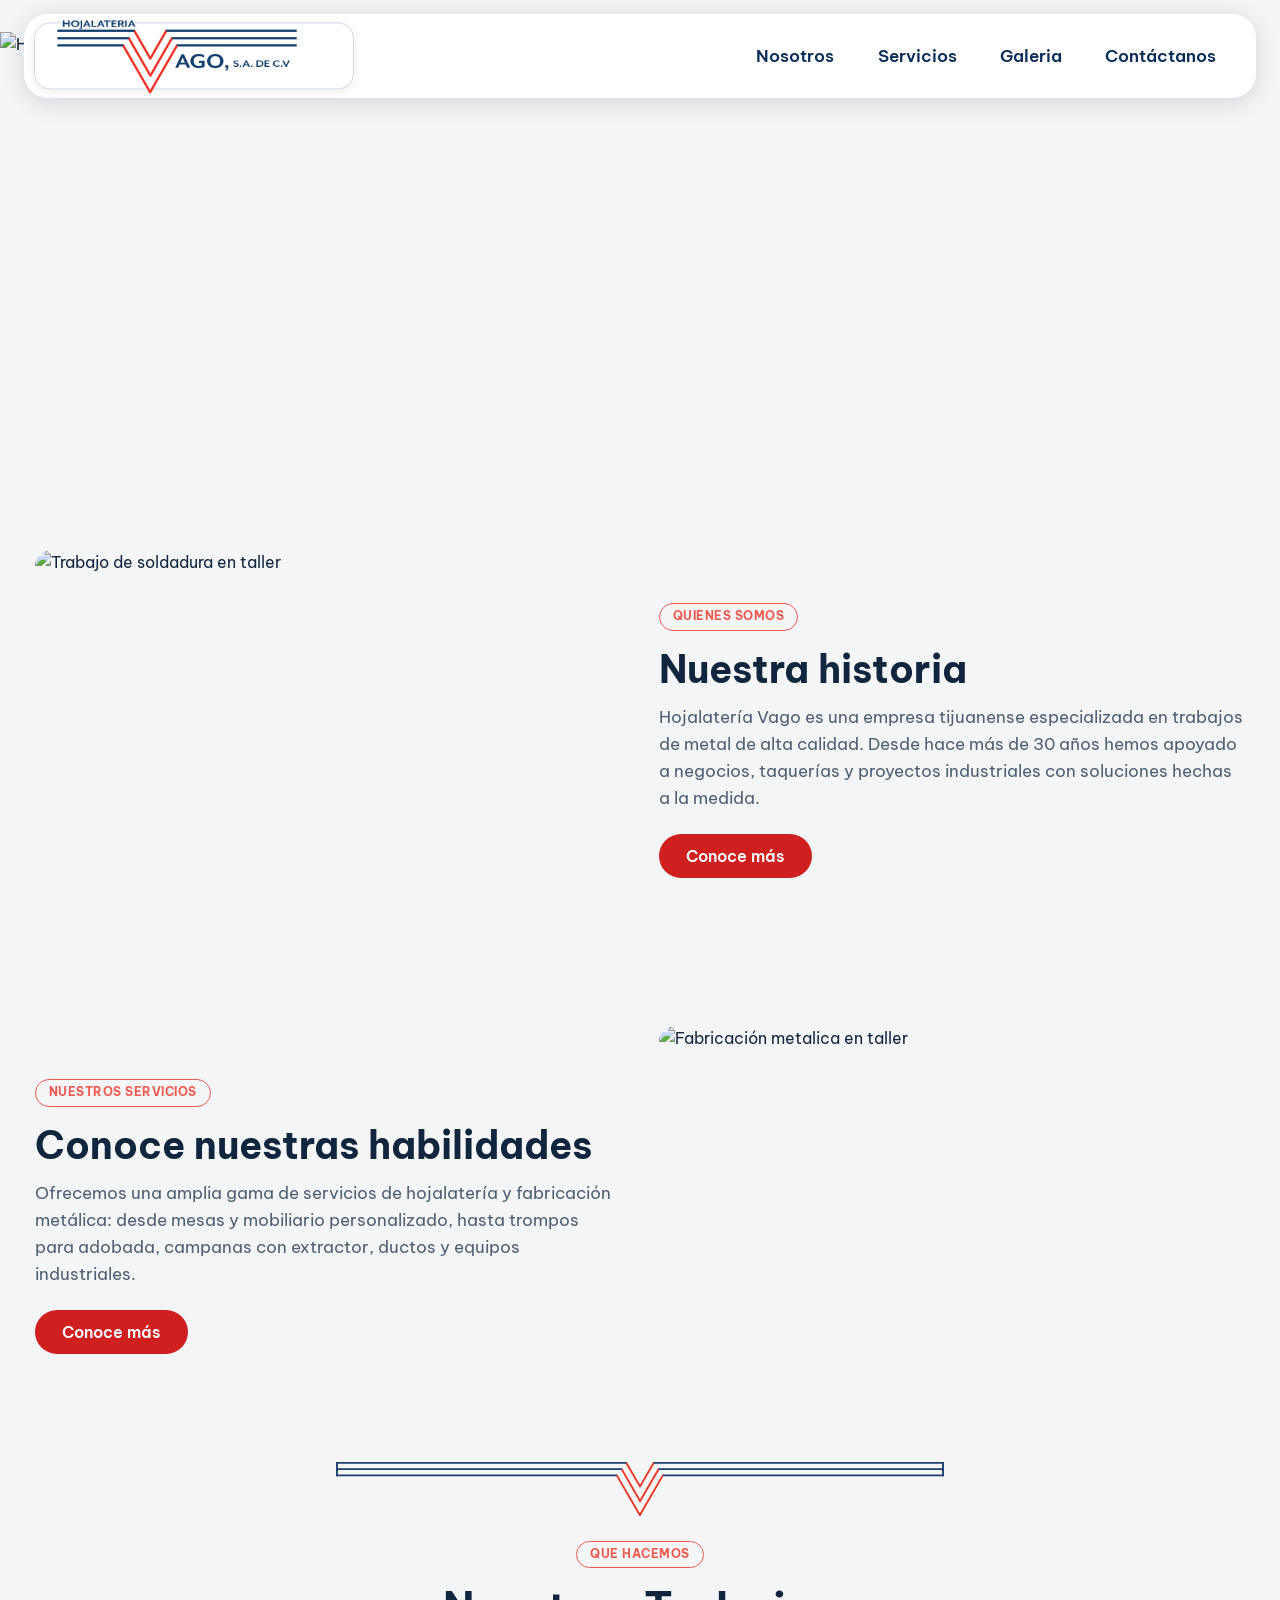
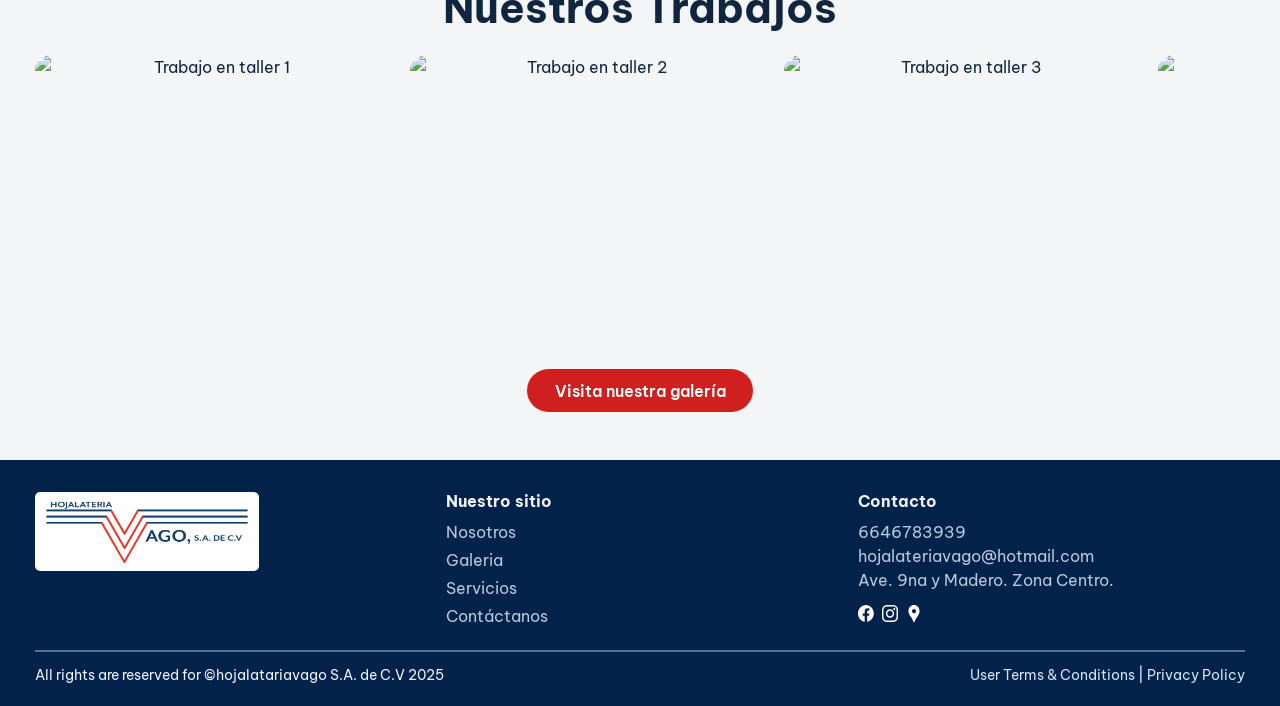
==== commit 2520ed95: "feat: adding new styles and fixing media query issues" ====
--- a/index.html
+++ b/index.html
@@ -8,6 +8,7 @@
 </head>
 <body>
     <div class="site-shell">
+        <div class="navbar-wrapper">
         <nav class="navbar">
             <a class="logo" href="index.html">
                 <img src="./assets/png/LogoPNG (1).png" alt="Hojalateria Vago Logo">
@@ -18,41 +19,65 @@
                 <li><a href="galeria.html">Galeria</a></li>
                 <li><a href="contactanos.html">Contáctanos</a></li>
             </ul>
+            <button class="hamburger" id="hamburger-btn" aria-label="Abrir menu">
+                <span></span>
+                <span></span>
+                <span></span>
+            </button>
         </nav>
+        <div class="mobile-menu" id="mobile-menu">
+            <a href="nosotros.html">Nosotros</a>
+            <a href="servicios.html">Servicios</a>
+            <a href="galeria.html">Galeria</a>
+            <a href="contactanos.html">Contáctanos</a>
+        </div>
+        </div>
 
         <header class="hero">
-            <img src="./assets/images/VAGO-12.jpg" alt="Hojalateria Vago en operacion">
+            <img src="./assets/images/VAGO-12.jpg" alt="Hojalateria Vago fachada">
         </header>
 
-        <main class="page-content">
-            <section class="intro-grid">
-                <div class="intro-text">
-                    <span class="badge">Hojalateria Vago</span>
-                    <h1>Fabricamos soluciones en metal con precision y experiencia.</h1>
-                    <p>Disenamos y fabricamos piezas en acero inoxidable, galvanizado y otros metales para negocios, cocinas y proyectos industriales.</p>
-                    <a href="contactanos.html" class="btn btn-red">Solicitar cotizacion</a>
-                </div>
-                <div>
-                    <img class="service-img" src="./assets/images/VAGO-35.jpg" alt="Mesa metalica en taller">
+        <main>
+            <!-- Sección 1: Quiénes Somos -->
+            <section class="home-section">
+                <img src="./assets/images/VAGO-03.jpg" alt="Trabajo de soldadura en taller">
+                <div class="home-section-text">
+                    <span class="badge">Quienes somos</span>
+                    <h2>Nuestra historia</h2>
+                    <p>Hojalatería Vago es una empresa tijuanense especializada en trabajos de metal de alta calidad. Desde hace más de 30 años hemos apoyado a negocios, taquerías y proyectos industriales con soluciones hechas a la medida.</p>
+                    <a href="nosotros.html" class="btn btn-red">Conoce más</a>
                 </div>
             </section>
 
-            <section class="quick-links">
-                <article class="quick-link-card">
-                    <h4>Nosotros</h4>
-                    <p>Conoce nuestra historia, valores y experiencia en Tijuana.</p>
-                    <a href="nosotros.html">Ver mas</a>
-                </article>
-                <article class="quick-link-card">
-                    <h4>Servicios</h4>
-                    <p>Elaboramos, instalamos y reparamos piezas y equipos metalicos.</p>
-                    <a href="servicios.html">Ver mas</a>
-                </article>
-                <article class="quick-link-card">
-                    <h4>Galeria</h4>
-                    <p>Explora trabajos reales del taller en fabricacion y soldadura.</p>
-                    <a href="galeria.html">Ver mas</a>
-                </article>
+            <!-- Sección 2: Nuestros Servicios -->
+            <section class="home-section reverse">
+                <img src="./assets/images/VAGO-10.jpg" alt="Fabricación metalica en taller">
+                <div class="home-section-text">
+                    <span class="badge">Nuestros servicios</span>
+                    <h2>Conoce nuestras habilidades</h2>
+                    <p>Ofrecemos una amplia gama de servicios de hojalatería y fabricación metálica: desde mesas y mobiliario personalizado, hasta trompos para adobada, campanas con extractor, ductos y equipos industriales.</p>
+                    <a href="servicios.html" class="btn btn-red">Conoce más</a>
+                </div>
+            </section>
+
+            <!-- Separador decorativo -->
+            <div class="home-separator">
+                <img src="./assets/svg/SeparadorSVG.svg" alt="Separador">
+            </div>
+
+            <!-- Sección 3: Galería de trabajos -->
+            <section class="home-gallery-section">
+                <span class="badge">Que hacemos</span>
+                <h2>Nuestros Trabajos</h2>
+                <div class="home-gallery-strip">
+                    <img src="./assets/images/VAGO-06.jpg" alt="Trabajo en taller 1">
+                    <img src="./assets/images/VAGO-09.jpg" alt="Trabajo en taller 2">
+                    <img src="./assets/images/VAGO-12.jpg" alt="Trabajo en taller 3">
+                    <img src="./assets/images/VAGO-17.jpg" alt="Trabajo en taller 4">
+                    <img src="./assets/images/VAGO-22.jpg" alt="Trabajo en taller 5">
+                    <img src="./assets/images/VAGO-35.jpg" alt="Fachada Hojalateria Vago">
+                </div>
+                <a href="galeria.html" class="btn btn-red">Visita nuestra galería</a>
             </section>
         </main>
 
@@ -78,17 +103,26 @@
                     <div class="footer-social">
                         <a href="#" aria-label="Facebook"><img src="./assets/svg/Facebook.svg" alt="Facebook"></a>
                         <a href="#" aria-label="Instagram"><img src="./assets/svg/Instagram.svg" alt="Instagram"></a>
-                        <a href="#" aria-label="TikTok"><img src="./assets/svg/Tik Tok.svg" alt="TikTok"></a>
                         <a href="#" aria-label="Ubicacion"><img src="./assets/svg/GoogleMaps.svg" alt="Ubicacion"></a>
                     </div>
                 </div>
             </div>
             <div class="footer-divider"></div>
             <div class="footer-bottom">
-                <p>All rights are reserved for ©hojalateriavago S.A. de C.V 2025</p>
-                <p><a href="terminos.html">User Terms & Conditions</a> | <a href="privacidad.html">Privacy Policy</a></p>
+                <p>All rights are reserved for ©hojalatariavago S.A. de C.V 2025</p>
+                <p><a href="terminos.html">User Terms &amp; Conditions</a> | <a href="privacidad.html">Privacy Policy</a></p>
             </div>
         </footer>
     </div>
+    <script>
+        const btn = document.getElementById('hamburger-btn');
+        const menu = document.getElementById('mobile-menu');
+        if (btn && menu) {
+            btn.addEventListener('click', () => {
+                btn.classList.toggle('open');
+                menu.classList.toggle('open');
+            });
+        }
+    </script>
 </body>
-</html>
+</html>
--- a/style.css
+++ b/style.css
@@ -67,17 +67,13 @@
 body {
     font-family: "Be Vietnam Pro", sans-serif;
     color: var(--text-dark);
-    background: #45474d;
+    background: var(--surface);
     line-height: 1.5;
-    padding: 1rem;
 }
 
 .site-shell {
-    max-width: 1240px;
-    margin: 0 auto;
+    width: 100%;
     background: var(--surface);
-    overflow: hidden;
-    box-shadow: 0 10px 30px rgba(0, 0, 0, 0.12);
 }
 
 .page-content {
@@ -114,46 +110,51 @@
     color: inherit;
 }
 
+/* ─── NAVBAR ─────────────────────────────────────────────── */
+.navbar-wrapper {
+    position: sticky;
+    top: 0;
+    z-index: 100;
+    padding: 0.9rem 1.5rem;
+    pointer-events: none;
+}
+
 .navbar {
     position: relative;
-    margin: 2rem 2.2rem 0;
     min-height: 5.2rem;
     background: var(--white);
     display: flex;
     align-items: center;
     justify-content: flex-end;
-    padding: 0 2.2rem 0 13rem;
-    z-index: 20;
+    padding: 0 2.5rem 0 23rem;
+    border-radius: 1.5rem;
+    box-shadow: 0 4px 24px rgba(12, 18, 26, 0.13);
+    pointer-events: all;
 }
 
 .navbar::after {
-    content: "";
-    position: absolute;
-    right: 0;
-    bottom: -1.1rem;
-    width: 12rem;
-    height: 1.1rem;
-    background: var(--white);
-    border-bottom-left-radius: 1.3rem;
+    display: none;
 }
 
 .logo {
     position: absolute;
-    left: 0;
-    top: 0;
-    height: 5.9rem;
-    min-width: 18.5rem;
-    padding: 0 1.3rem;
+    left: 0.6rem;
+    top: 50%;
+    transform: translateY(-50%);
+    height: calc(100% - 1rem);
+    min-width: 20rem;
+    padding: 0 1.4rem;
     background: var(--white);
-    border-bottom-right-radius: 2rem;
+    border-radius: 1rem;
+    border: 1.5px solid var(--line);
     display: flex;
     align-items: center;
-    box-shadow: 0 6px 14px rgba(12, 18, 26, 0.12);
+    box-shadow: 0 2px 8px rgba(12, 18, 26, 0.08);
 }
 
 .logo img {
     width: 100%;
-    max-width: 13.2rem;
+    max-width: 15rem;
     height: auto;
 }
 
@@ -177,6 +178,11 @@
     color: var(--accent-red);
 }
 
+/* ─── HERO ────────────────────────────────────────────────── */
+.hero {
+    margin-top: -5rem;
+}
+
 .hero img {
     width: 100%;
     height: clamp(260px, 45vw, 470px);
@@ -184,6 +190,7 @@
     display: block;
 }
 
+/* ─── BADGE ───────────────────────────────────────────────── */
 .badge {
     display: inline-block;
     font-size: 0.78rem;
@@ -197,6 +204,7 @@
     margin-bottom: 1rem;
 }
 
+/* ─── BUTTONS ─────────────────────────────────────────────── */
 .btn {
     display: inline-flex;
     align-items: center;
@@ -229,39 +237,104 @@
     color: var(--white);
 }
 
-.intro-grid {
+/* ─── INDEX: ALTERNATING CONTENT SECTIONS ────────────────── */
+.home-section {
     display: grid;
-    grid-template-columns: 1.1fr 1fr;
-    gap: 2.2rem;
-    padding: 2.2rem 0;
-}
-
-.intro-text p {
-    font-size: 1.22rem;
-    line-height: 1.45;
-    max-width: 43rem;
-    margin-bottom: 1.2rem;
-}
-
-.quick-links {
-    display: grid;
-    grid-template-columns: repeat(3, minmax(0, 1fr));
+    grid-template-columns: 1fr 1fr;
+    gap: 2.4rem;
+    align-items: center;
+    padding: 3rem 2.2rem;
+}
+
+.home-section.reverse {
+    direction: rtl;
+}
+
+.home-section.reverse > * {
+    direction: ltr;
+}
+
+.home-section img {
+    width: 100%;
+    height: clamp(220px, 30vw, 380px);
+    object-fit: cover;
+    border-radius: 1rem;
+    display: block;
+}
+
+.home-section-text h2 {
+    font-size: clamp(1.6rem, 3vw, 2.6rem);
+    margin-bottom: 0.85rem;
+}
+
+.home-section-text p {
+    font-size: 1.05rem;
+    line-height: 1.6;
+    margin-bottom: 1.4rem;
+    max-width: 38rem;
+}
+
+/* ─── INDEX: SEPARATOR ───────────────────────────────────── */
+.home-separator {
+    display: flex;
+    align-items: center;
+    justify-content: center;
+    padding: 0.5rem 2.2rem 1.5rem;
+}
+
+.home-separator img {
+    width: min(24rem, 70%);
+}
+
+/* ─── INDEX: GALLERY STRIP ───────────────────────────────── */
+.home-gallery-section {
+    padding: 0 2.2rem 3rem;
+    text-align: center;
+}
+
+.home-gallery-section .badge {
+    display: inline-block;
+}
+
+.home-gallery-section h2 {
+    margin-bottom: 1.4rem;
+}
+
+.home-gallery-strip {
+    display: flex;
     gap: 1rem;
-    margin-top: 1.8rem;
-}
-
-.quick-link-card {
-    background: var(--white);
+    overflow-x: auto;
+    scroll-snap-type: x mandatory;
+    -webkit-overflow-scrolling: touch;
+    padding-bottom: 0.5rem;
+    margin-bottom: 1.6rem;
+}
+
+.home-gallery-strip::-webkit-scrollbar {
+    height: 4px;
+}
+
+.home-gallery-strip::-webkit-scrollbar-track {
+    background: var(--line);
+    border-radius: 2px;
+}
+
+.home-gallery-strip::-webkit-scrollbar-thumb {
+    background: var(--primary-blue);
+    border-radius: 2px;
+}
+
+.home-gallery-strip img {
+    flex: 0 0 auto;
+    width: clamp(220px, 28vw, 360px);
+    height: clamp(160px, 22vw, 280px);
+    object-fit: cover;
     border-radius: 1rem;
-    border: 1px solid var(--line);
-    padding: 1rem;
-}
-
-.quick-link-card h4 {
-    color: var(--primary-blue);
-    margin-bottom: 0.4rem;
-}
-
+    scroll-snap-align: start;
+    display: block;
+}
+
+/* ─── NOSOTROS: SPLIT + STATS ─────────────────────────────── */
 .split-section {
     display: grid;
     grid-template-columns: 1.15fr 1fr;
@@ -333,6 +406,7 @@
     font-size: 0.94rem;
 }
 
+/* ─── SERVICIOS ───────────────────────────────────────────── */
 .services-header {
     padding: 2rem 0 1.7rem;
     max-width: 62rem;
@@ -356,6 +430,7 @@
 
 .service-row.reverse {
     grid-template-columns: 2fr 0.8fr;
+    direction: ltr;
 }
 
 .service-blue-card {
@@ -369,6 +444,18 @@
     justify-content: center;
 }
 
+.profesionalismo {
+  background: #0B54A3;
+}
+
+.honradez {
+  background: #054080;
+}
+
+.espiritu {
+  background: #013266;
+}
+
 .service-blue-card img {
     width: 2rem;
     height: 2rem;
@@ -397,7 +484,7 @@
     padding: 2rem 1rem;
     text-align: center;
     color: var(--white);
-    margin: 1.2rem -2.2rem 0;
+    margin: 1.2rem -2.2rem -3rem;
 }
 
 .cta-banner h2 {
@@ -410,6 +497,7 @@
     color: var(--white);
 }
 
+/* ─── CONTACTANOS ─────────────────────────────────────────── */
 .contact-layout {
     display: grid;
     grid-template-columns: 1.25fr 0.95fr;
@@ -446,9 +534,24 @@
     margin-top: 0.3rem;
 }
 
+.social-links a {
+    display: inline-flex;
+    align-items: center;
+    justify-content: center;
+    width: 2rem;
+    height: 2rem;
+    border-radius: 50%;
+    background: var(--primary-blue);
+    transition: background 0.2s ease;
+}
+
+.social-links a:hover {
+    background: var(--accent-red);
+}
+
 .social-links img {
-    width: 1.2rem;
-    height: 1.2rem;
+    width: 1rem;
+    height: 1rem;
 }
 
 .contact-form-card {
@@ -584,8 +687,10 @@
     filter: grayscale(6%);
 }
 
+/* ─── GALERIA ─────────────────────────────────────────────── */
 .gallery-header {
-    padding: 2rem 0 1rem;
+    padding: 2rem 0 1.5rem;
+    text-align: center;
 }
 
 .gallery-controls {
@@ -593,6 +698,7 @@
     gap: 0.6rem;
     flex-wrap: wrap;
     margin-top: 1rem;
+    justify-content: center;
 }
 
 .filter-btn {
@@ -600,7 +706,7 @@
     border-radius: 999px;
     background: var(--primary-blue);
     color: var(--white);
-    padding: 0.35rem 1rem;
+    padding: 0.35rem 1.4rem;
     font-size: 0.88rem;
     font-weight: 600;
     cursor: pointer;
@@ -614,17 +720,17 @@
 
 .gallery-grid {
     display: grid;
-    grid-template-columns: repeat(12, minmax(0, 1fr));
-    grid-auto-rows: 4.7rem;
+    grid-template-columns: repeat(3, 1fr);
+    grid-auto-rows: 16rem;
+    grid-auto-flow: row dense;
     gap: 0.75rem;
     padding-bottom: 2.7rem;
 }
 
 .gallery-item {
-    position: relative;
     overflow: hidden;
     border-radius: 1rem;
-    transition: opacity 0.25s ease, transform 0.25s ease;
+    transition: opacity 0.2s ease;
 }
 
 .gallery-item img {
@@ -634,32 +740,15 @@
     display: block;
 }
 
-.gallery-item.sm {
-    grid-column: span 3;
-    grid-row: span 2;
-}
-
-.gallery-item.md {
-    grid-column: span 4;
-    grid-row: span 3;
-}
-
-.gallery-item.lg {
-    grid-column: span 6;
-    grid-row: span 3;
-}
-
-.gallery-item.tall {
-    grid-row: span 4;
-}
+/* Explicit size modifiers */
+.gi-wide { grid-column: span 2; }
+.gi-tall { grid-row: span 2; }
 
 .gallery-item.is-hidden {
-    opacity: 0;
-    transform: scale(0.96);
-    pointer-events: none;
-    position: absolute;
-}
-
+    display: none;
+}
+
+/* ─── LEGAL PAGES ─────────────────────────────────────────── */
 .legal-container {
     text-align: center;
     max-width: 60rem;
@@ -687,11 +776,16 @@
 }
 
 .separator-svg {
-    width: min(22rem, 74%);
+    width: min(38rem, 85%);
     display: block;
-    margin: 1.5rem auto;
-}
-
+    margin: 2rem auto;
+}
+
+.home-separator img {
+    width: min(38rem, 85%);
+}
+
+/* ─── FOOTER ──────────────────────────────────────────────── */
 .site-footer {
     background: var(--primary-blue-strong);
     color: var(--white);
@@ -707,10 +801,10 @@
 
 .footer-brand img {
     width: 100%;
-    max-width: 9.6rem;
+    max-width: 14rem;
     background: var(--white);
     border-radius: 0.32rem;
-    padding: 0.35rem;
+    padding: 0.5rem 0.7rem;
 }
 
 .footer-col h4 {
@@ -762,6 +856,10 @@
     font-size: 0.86rem;
 }
 
+.footer-bottom p {
+  color: #edf4ff;
+}
+
 .footer-bottom a {
     color: #d6e4f8;
     text-decoration: none;
@@ -771,20 +869,37 @@
     color: #ffffff;
 }
 
+/* Hamburger hidden on desktop by default */
+.hamburger { display: none; }
+.mobile-menu { display: none; }
+
+/* ─── RESPONSIVE ──────────────────────────────────────────── */
 @media (max-width: 1100px) {
     .navbar {
         justify-content: center;
-        padding: 0 1.3rem 0 12rem;
+        padding: 0 1.5rem 0 17rem;
+    }
+
+    .logo {
+        min-width: 15rem;
+    }
+
+    .logo img {
+        max-width: 12rem;
     }
 
     .nav-links {
         gap: 1.5rem;
     }
 
+    .home-section,
     .contact-layout,
-    .split-section,
-    .intro-grid {
+    .split-section {
         grid-template-columns: 1fr;
+    }
+
+    .home-section.reverse {
+        direction: ltr;
     }
 
     .services-container,
@@ -800,60 +915,157 @@
         grid-template-columns: 1fr;
     }
 
+    .service-row.reverse {
+        display: flex;
+        flex-direction: column;
+    }
+
+    .service-row.reverse .service-blue-card {
+        order: 1;
+    }
+
+    .service-row.reverse .service-img {
+        order: 2;
+    }
+
     .gallery-grid {
-        grid-template-columns: repeat(6, minmax(0, 1fr));
-    }
-
-    .gallery-item.sm,
-    .gallery-item.md,
-    .gallery-item.lg {
-        grid-column: span 3;
-        grid-row: span 3;
-    }
+        grid-template-columns: repeat(2, 1fr);
+        grid-auto-rows: 13rem;
+    }
+
+    .gi-wide { grid-column: span 2; }
+    .gi-tall { grid-row: span 2; }
 }
 
 @media (max-width: 800px) {
-    body {
-        padding: 0;
-        background: var(--surface);
-    }
-
     .site-shell {
         max-width: none;
-        box-shadow: none;
+    }
+
+    .navbar-wrapper {
+        position: sticky;
+        top: 0;
+        padding: 0.6rem 0.8rem;
     }
 
     .navbar {
-        margin: 0;
-        padding: 1rem 1rem 1rem 1rem;
-        display: block;
-    }
-
-    .navbar::after {
-        display: none;
+        padding: 0.6rem 0.9rem;
+        border-radius: 1rem;
+        display: flex;
+        align-items: center;
+        justify-content: space-between;
+        min-height: auto;
     }
 
     .logo {
         position: static;
+        transform: none;
         min-width: auto;
+        width: auto;
         height: auto;
-        border-radius: 0;
+        border-radius: 0.6rem;
         box-shadow: none;
-        margin-bottom: 0.8rem;
-        padding: 0;
+        padding: 0.35rem 0.8rem;
+        flex-shrink: 0;
     }
 
     .logo img {
-        max-width: 11rem;
+        max-width: 9rem;
+        display: block;
     }
 
     .nav-links {
-        gap: 0.85rem;
-        flex-wrap: wrap;
+        display: none;
+    }
+
+    .hamburger {
+        display: flex;
+        flex-direction: column;
+        justify-content: center;
+        gap: 5px;
+        width: 2.4rem;
+        height: 2.4rem;
+        background: none;
+        border: none;
+        cursor: pointer;
+        padding: 0.3rem;
+        border-radius: 0.5rem;
+        transition: background 0.2s;
+    }
+
+    .hamburger:hover {
+        background: var(--surface-soft);
+    }
+
+    .hamburger span {
+        display: block;
+        width: 100%;
+        height: 2.5px;
+        background: var(--primary-blue);
+        border-radius: 2px;
+        transition: transform 0.3s ease, opacity 0.3s ease;
+    }
+
+    .hamburger.open span:nth-child(1) {
+        transform: translateY(7.5px) rotate(45deg);
+    }
+    .hamburger.open span:nth-child(2) {
+        opacity: 0;
+    }
+    .hamburger.open span:nth-child(3) {
+        transform: translateY(-7.5px) rotate(-45deg);
+    }
+
+    .mobile-menu {
+        display: none;
+        flex-direction: column;
+        background: var(--white);
+        border-radius: 1rem;
+        margin: 0.3rem 0;
+        padding: 0.4rem 1.2rem;
+        box-shadow: 0 4px 20px rgba(12,18,26,0.12);
+        gap: 0;
+    }
+
+    .mobile-menu.open {
+        display: flex;
+    }
+
+    .mobile-menu a {
+        text-decoration: none;
+        color: var(--primary-blue);
+        font-weight: 600;
+        font-size: 1.05rem;
+        padding: 0.7rem 0;
+        border-bottom: 1px solid var(--line);
+        transition: color 0.2s;
+    }
+
+    .mobile-menu a:last-child {
+        border-bottom: none;
+    }
+
+    .mobile-menu a:hover,
+    .mobile-menu a.active {
+        color: var(--accent-red);
+    }
+
+    .hero {
+        margin-top: -4rem;
     }
 
     .page-content {
         padding: 0 1rem 2rem;
+    }
+
+    .home-section {
+        padding: 2rem 1rem;
+    }
+
+    .home-separator,
+    .home-gallery-section {
+        padding-left: 1rem;
+        padding-right: 1rem;
     }
 
     .quick-links,
@@ -869,7 +1081,7 @@
     }
 
     .cta-banner {
-        margin: 1.2rem -1rem 0;
+        margin: 1.2rem -1rem -2rem;
     }
 
     .stat-text,
@@ -883,18 +1095,26 @@
     }
 
     .gallery-grid {
-        grid-template-columns: repeat(2, minmax(0, 1fr));
-        grid-auto-rows: 7rem;
-    }
-
-    .gallery-item.sm,
-    .gallery-item.md,
-    .gallery-item.lg {
-        grid-column: span 1;
-        grid-row: span 1;
-    }
-
-    .gallery-item.tall {
-        grid-row: span 2;
-    }
-}
+        grid-template-columns: repeat(2, 1fr);
+        grid-auto-rows: 10rem;
+    }
+
+    .gi-wide { grid-column: span 2; }
+    .gi-tall { grid-row: span 1; }
+
+    .service-row,
+    .service-row.reverse {
+        display: flex;
+        flex-direction: column;
+    }
+
+    .service-row .service-blue-card,
+    .service-row.reverse .service-blue-card {
+        order: 1;
+    }
+
+    .service-row .service-img,
+    .service-row.reverse .service-img {
+        order: 2;
+    }
+}
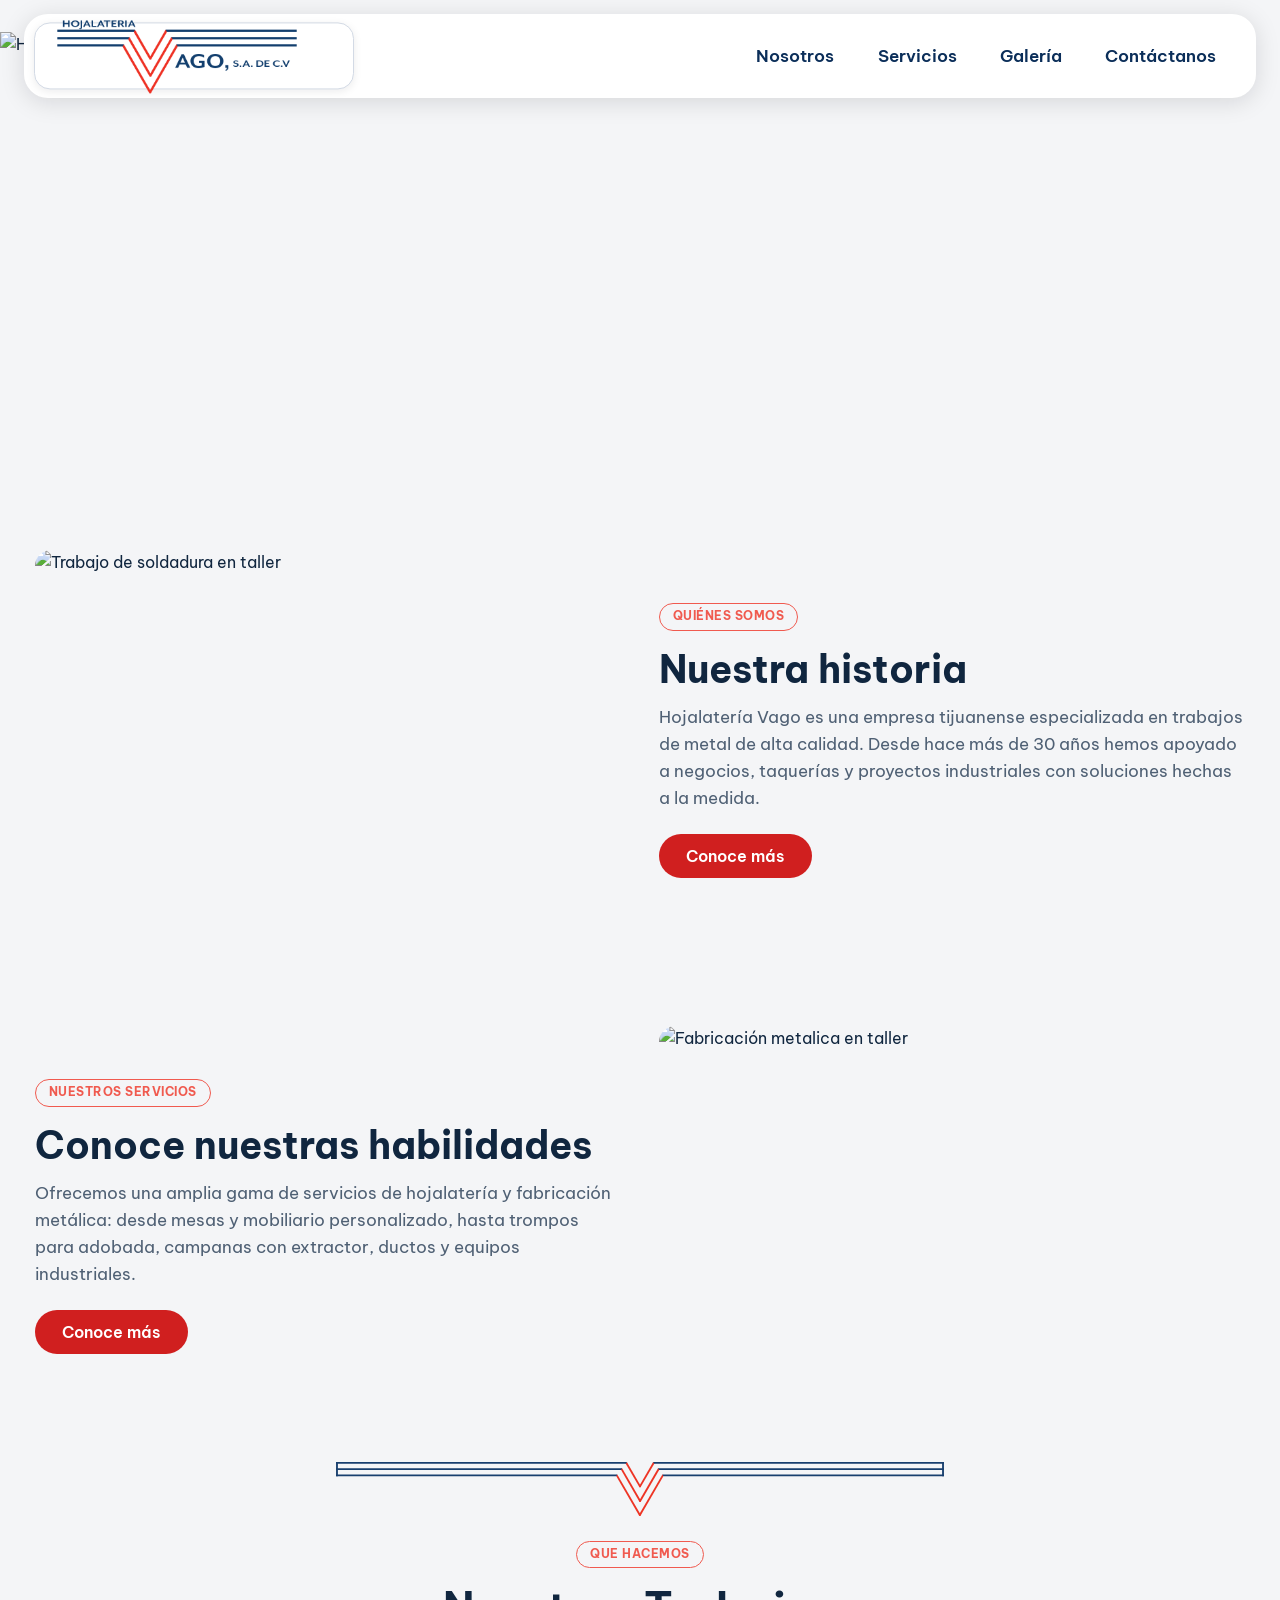
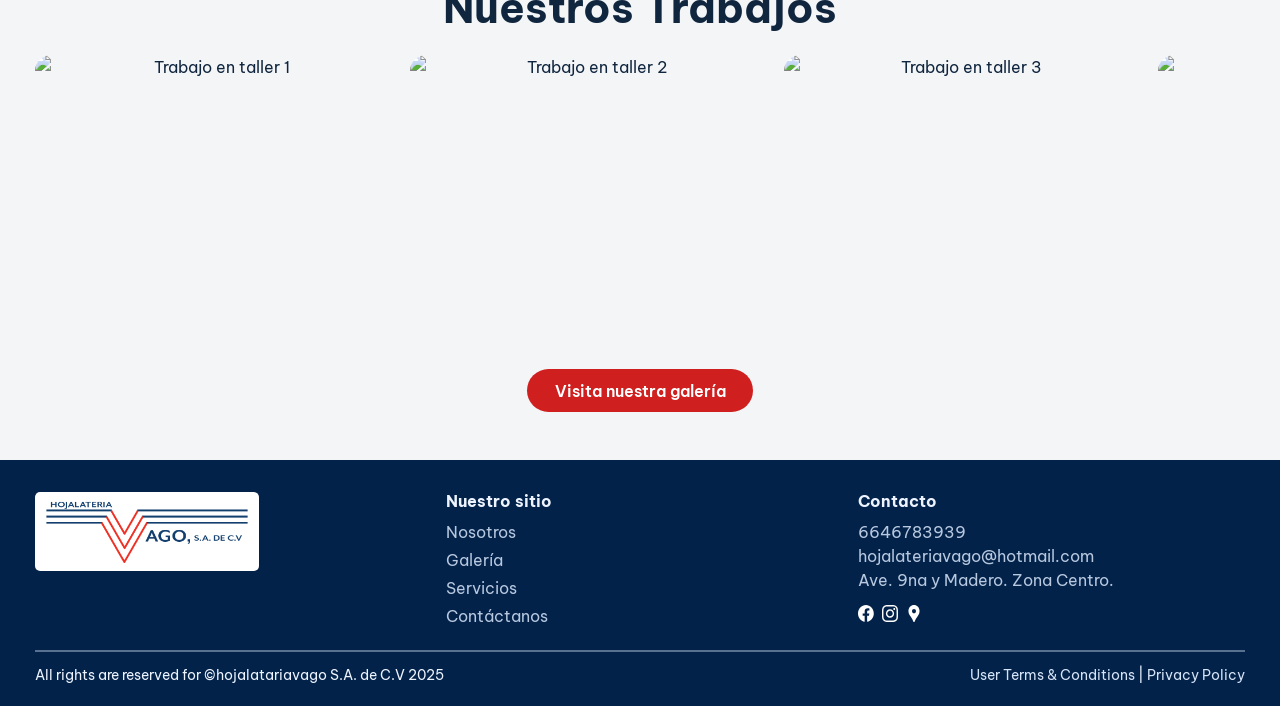
==== commit ccaa81f2: "fix: fixing grammar errors" ====
--- a/index.html
+++ b/index.html
@@ -16,7 +16,7 @@
             <ul class="nav-links">
                 <li><a href="nosotros.html">Nosotros</a></li>
                 <li><a href="servicios.html">Servicios</a></li>
-                <li><a href="galeria.html">Galeria</a></li>
+                <li><a href="galeria.html">Galería</a></li>
                 <li><a href="contactanos.html">Contáctanos</a></li>
             </ul>
             <button class="hamburger" id="hamburger-btn" aria-label="Abrir menu">
@@ -28,7 +28,7 @@
         <div class="mobile-menu" id="mobile-menu">
             <a href="nosotros.html">Nosotros</a>
             <a href="servicios.html">Servicios</a>
-            <a href="galeria.html">Galeria</a>
+            <a href="galeria.html">Galería</a>
             <a href="contactanos.html">Contáctanos</a>
         </div>
         </div>
@@ -42,7 +42,7 @@
             <section class="home-section">
                 <img src="./assets/images/VAGO-03.jpg" alt="Trabajo de soldadura en taller">
                 <div class="home-section-text">
-                    <span class="badge">Quienes somos</span>
+                    <span class="badge">Quiénes somos</span>
                     <h2>Nuestra historia</h2>
                     <p>Hojalatería Vago es una empresa tijuanense especializada en trabajos de metal de alta calidad. Desde hace más de 30 años hemos apoyado a negocios, taquerías y proyectos industriales con soluciones hechas a la medida.</p>
                     <a href="nosotros.html" class="btn btn-red">Conoce más</a>
@@ -90,7 +90,7 @@
                     <h4>Nuestro sitio</h4>
                     <ul>
                         <li><a href="nosotros.html">Nosotros</a></li>
-                        <li><a href="galeria.html">Galeria</a></li>
+                        <li><a href="galeria.html">Galería</a></li>
                         <li><a href="servicios.html">Servicios</a></li>
                         <li><a href="contactanos.html">Contáctanos</a></li>
                     </ul>
@@ -101,9 +101,9 @@
                     <p>hojalateriavago@hotmail.com</p>
                     <p>Ave. 9na y Madero. Zona Centro.</p>
                     <div class="footer-social">
-                        <a href="#" aria-label="Facebook"><img src="./assets/svg/Facebook.svg" alt="Facebook"></a>
-                        <a href="#" aria-label="Instagram"><img src="./assets/svg/Instagram.svg" alt="Instagram"></a>
-                        <a href="#" aria-label="Ubicacion"><img src="./assets/svg/GoogleMaps.svg" alt="Ubicacion"></a>
+                        <a href="https://www.facebook.com/share/1CJaPh7nSX/?mibextid=wwXIfr" target="_blank" aria-label="Facebook"><img src="./assets/svg/Facebook.svg" alt="Facebook"></a>
+                        <a href="https://www.instagram.com/hojalateriavago?igsh=NWZxdmM4M3RzY2t0" target="_blank" aria-label="Instagram"><img src="./assets/svg/Instagram.svg" alt="Instagram"></a>
+                        <a href="https://www.google.com/maps?cid=4758324022773194693&g_mp=CiVnb29nbGUubWFwcy5wbGFjZXMudjEuUGxhY2VzLkdldFBsYWNlEAEYASAB&hl=en-US&source=embed" target="_blank" aria-label="Ubicacion"><img src="./assets/svg/GoogleMaps.svg" alt="Ubicacion"></a>
                     </div>
                 </div>
             </div>
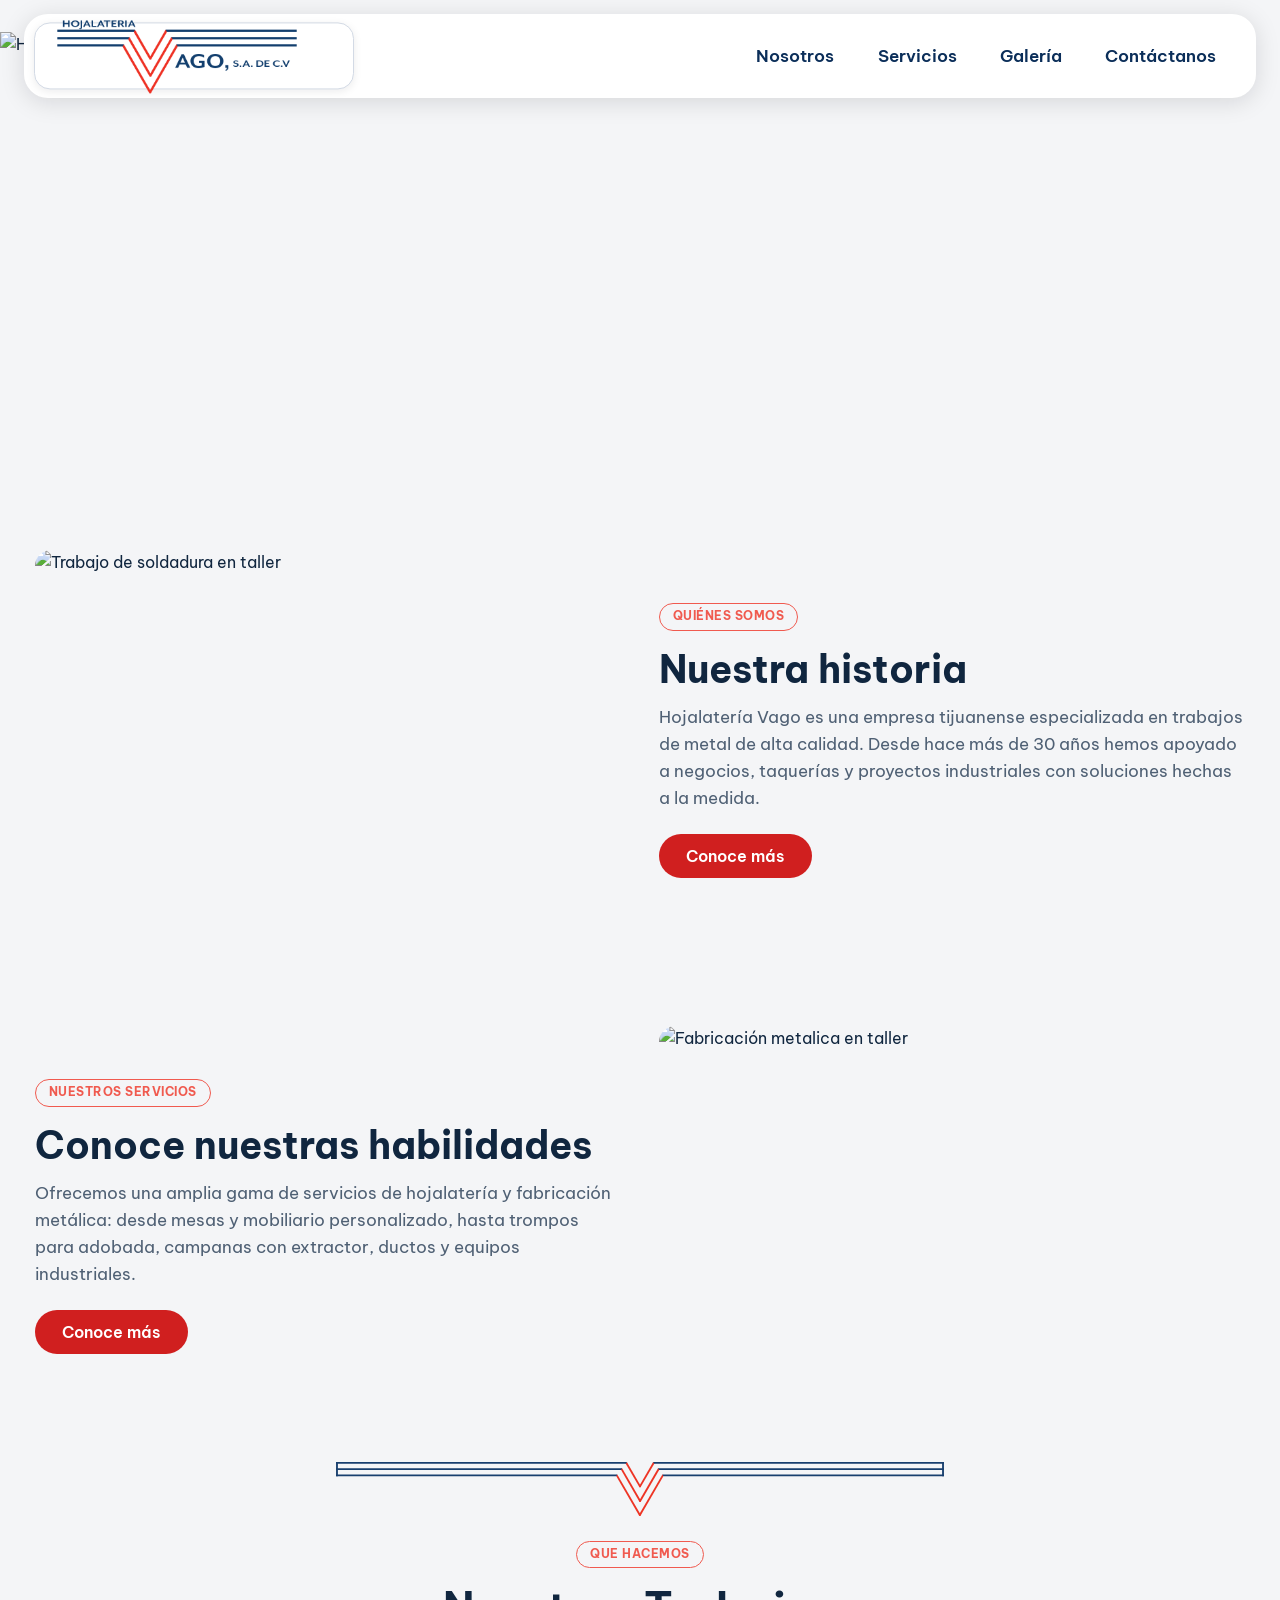
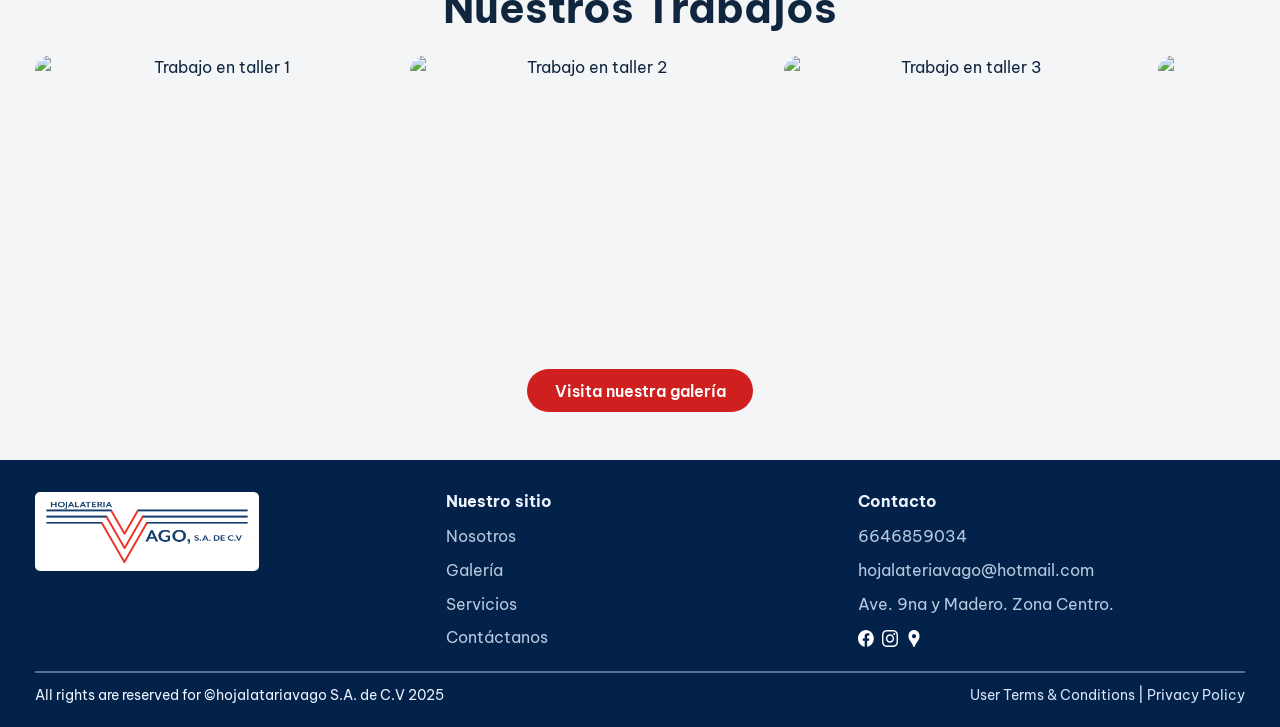
==== commit 32f4ca87: "fix: changing incorrect phone number" ====
--- a/index.html
+++ b/index.html
@@ -5,6 +5,7 @@
     <meta name="viewport" content="width=device-width, initial-scale=1.0">
     <title>Hojalateria Vago | Inicio</title>
     <link rel="stylesheet" href="style.css">
+    <link rel="shortcut icon" href="./assets/png/vago_logo.png" type="image/x-icon">
 </head>
 <body>
     <div class="site-shell">
@@ -25,12 +26,12 @@
                 <span></span>
             </button>
         </nav>
+        </div>
         <div class="mobile-menu" id="mobile-menu">
             <a href="nosotros.html">Nosotros</a>
             <a href="servicios.html">Servicios</a>
             <a href="galeria.html">Galería</a>
             <a href="contactanos.html">Contáctanos</a>
-        </div>
         </div>
 
         <header class="hero">
@@ -97,7 +98,7 @@
                 </div>
                 <div class="footer-col">
                     <h4>Contacto</h4>
-                    <p>6646783939</p>
+                    <p>6646859034</p>
                     <p>hojalateriavago@hotmail.com</p>
                     <p>Ave. 9na y Madero. Zona Centro.</p>
                     <div class="footer-social">
--- a/style.css
+++ b/style.css
@@ -381,6 +381,7 @@
     grid-template-columns: repeat(3, minmax(0, 1fr));
     gap: 1.15rem;
     margin-top: 1.2rem;
+    align-items: stretch;
 }
 
 .value-card {
@@ -388,7 +389,13 @@
     color: var(--white);
     border-radius: 1.3rem;
     text-align: center;
-    padding: 2rem 1.2rem;
+    padding: 1.5rem 1.2rem;
+    aspect-ratio: 1 / 1;
+    width: 100%;
+    display: flex;
+    flex-direction: column;
+    justify-content: center;
+    align-items: center;
 }
 
 .value-card img {
@@ -477,6 +484,7 @@
     border-radius: 1.25rem;
     object-fit: cover;
     display: block;
+    max-height: 10rem;
 }
 
 .cta-banner {
@@ -731,6 +739,7 @@
     overflow: hidden;
     border-radius: 1rem;
     transition: opacity 0.2s ease;
+    cursor: zoom-in;
 }
 
 .gallery-item img {
@@ -740,12 +749,81 @@
     display: block;
 }
 
+.gallery-item:focus-visible {
+    outline: 3px solid var(--accent-red);
+    outline-offset: 3px;
+}
+
 /* Explicit size modifiers */
 .gi-wide { grid-column: span 2; }
 .gi-tall { grid-row: span 2; }
 
 .gallery-item.is-hidden {
     display: none;
+}
+
+body.modal-open {
+    overflow: hidden;
+}
+
+.image-preview-modal {
+    position: fixed;
+    inset: 0;
+    display: none;
+    align-items: center;
+    justify-content: center;
+    padding: 1.2rem;
+    background: rgba(10, 19, 31, 0.82);
+    z-index: 500;
+}
+
+.image-preview-modal.open {
+    display: flex;
+}
+
+.image-preview-dialog {
+    position: relative;
+    width: min(92vw, 58rem);
+    max-height: 90vh;
+    background: var(--white);
+    border-radius: 1.2rem;
+    padding: 0.9rem 0.9rem 1rem;
+    box-shadow: 0 20px 60px rgba(0, 0, 0, 0.3);
+}
+
+.image-preview-image {
+    width: 100%;
+    max-height: calc(90vh - 5.2rem);
+    object-fit: contain;
+    border-radius: 0.8rem;
+    display: block;
+    background: #e6ebf2;
+}
+
+.image-preview-caption {
+    margin-top: 0.8rem;
+    text-align: center;
+    color: var(--text-dark);
+    font-weight: 500;
+}
+
+.image-preview-close {
+    position: absolute;
+    top: 0.35rem;
+    right: 0.35rem;
+    width: 2.4rem;
+    height: 2.4rem;
+    border: 0;
+    border-radius: 999px;
+    background: rgba(16, 38, 63, 0.9);
+    color: var(--white);
+    font-size: 1.5rem;
+    line-height: 1;
+    cursor: pointer;
+}
+
+.image-preview-close:hover {
+    background: var(--accent-red);
 }
 
 /* ─── LEGAL PAGES ─────────────────────────────────────────── */
@@ -808,22 +886,33 @@
 }
 
 .footer-col h4 {
-    margin-bottom: 0.6rem;
+    margin-bottom: 0.8rem;
     color: #edf4ff;
 }
 
 .footer-col ul {
     list-style: none;
+    display: grid;
+    gap: 0.45rem;
 }
 
 .footer-col li {
-    margin-bottom: 0.25rem;
+    margin-bottom: 0;
 }
 
 .footer-col a,
 .footer-col p {
     color: #b7c8df;
     text-decoration: none;
+}
+
+.footer-col ul a,
+.footer-col p {
+    line-height: 1.65;
+}
+
+.footer-col p {
+    margin-bottom: 0.45rem;
 }
 
 .footer-col a:hover {
@@ -940,12 +1029,19 @@
 @media (max-width: 800px) {
     .site-shell {
         max-width: none;
+        padding-top: calc(env(safe-area-inset-top) + 5.2rem);
     }
 
     .navbar-wrapper {
-        position: sticky;
+        position: fixed;
         top: 0;
+        left: 0;
+        right: 0;
         padding: 0.6rem 0.8rem;
+        padding-top: calc(env(safe-area-inset-top) + 0.6rem);
+        padding-bottom: 0.55rem;
+        background: var(--surface);
+        z-index: 220;
     }
 
     .navbar {
@@ -954,7 +1050,7 @@
         display: flex;
         align-items: center;
         justify-content: space-between;
-        min-height: auto;
+        min-height: 4.2rem;
     }
 
     .logo {
@@ -1021,10 +1117,19 @@
         flex-direction: column;
         background: var(--white);
         border-radius: 1rem;
-        margin: 0.3rem 0;
+        margin: 0;
+        position: fixed;
+        left: 0.8rem;
+        right: 0.8rem;
+        top: calc(env(safe-area-inset-top) + 5rem);
         padding: 0.4rem 1.2rem;
+        padding-bottom: calc(0.4rem + env(safe-area-inset-bottom));
         box-shadow: 0 4px 20px rgba(12,18,26,0.12);
         gap: 0;
+        max-height: calc(100dvh - (env(safe-area-inset-top) + 5.6rem));
+        overflow-y: auto;
+        -webkit-overflow-scrolling: touch;
+        z-index: 210;
     }
 
     .mobile-menu.open {
@@ -1051,7 +1156,7 @@
     }
 
     .hero {
-        margin-top: -4rem;
+        margin-top: 0;
     }
 
     .page-content {
@@ -1076,8 +1181,34 @@
         display: grid;
     }
 
+    .site-footer,
+    .footer-top,
+    .footer-col,
     .footer-bottom {
-        justify-content: flex-start;
+        text-align: center;
+    }
+
+    .footer-top {
+        justify-items: center;
+    }
+
+    .footer-brand {
+        display: flex;
+        justify-content: center;
+        width: 100%;
+    }
+
+    .footer-col ul {
+        justify-items: center;
+    }
+
+    .footer-social {
+        justify-content: center;
+    }
+
+    .footer-bottom {
+        justify-content: center;
+        align-items: center;
     }
 
     .cta-banner {
